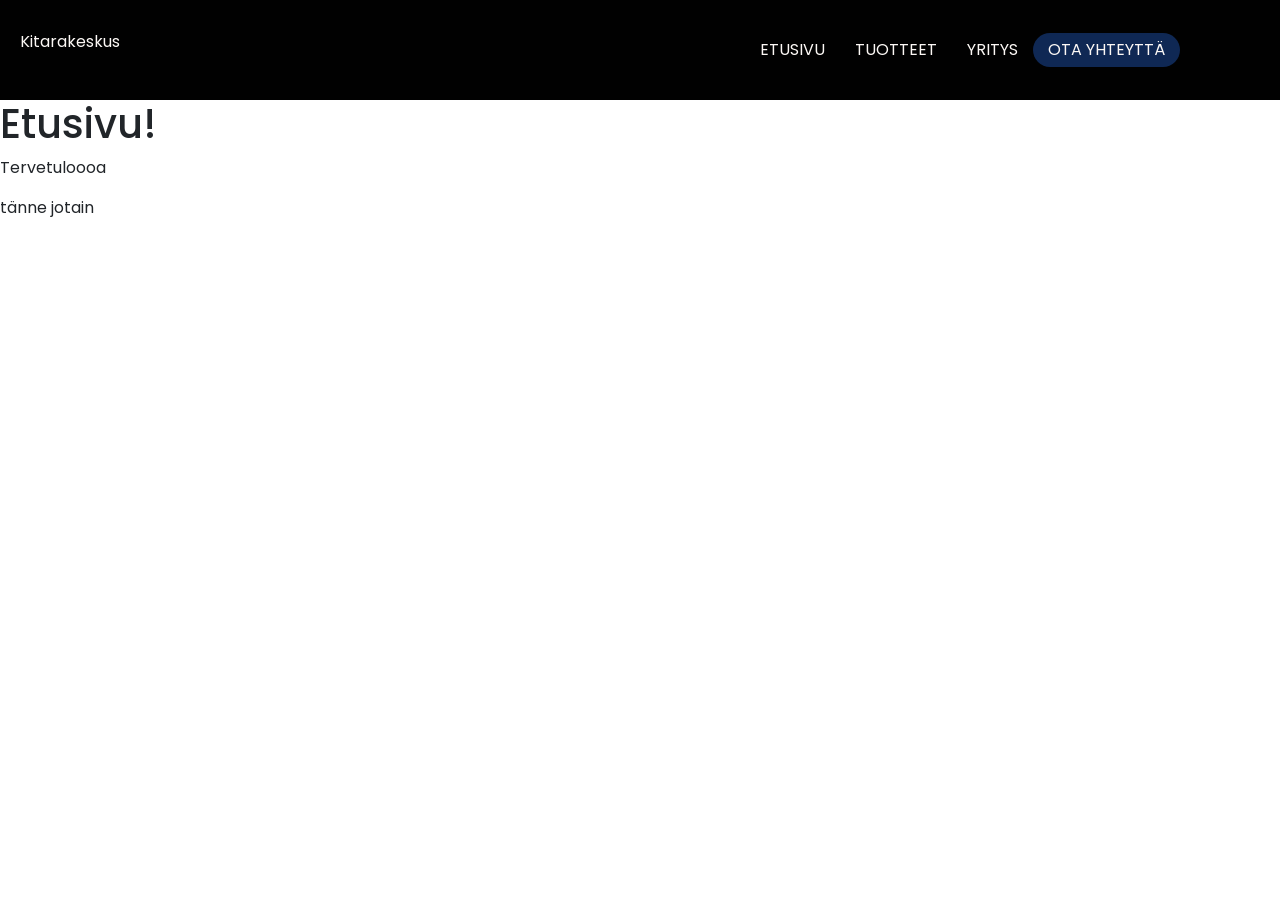
==== site/index.html @ e7a4987f "Added vscode configs, ran prettier on each file, added .prettierrc file" ====
<!doctype html>
<html lang="fi">
    <head>
        <meta charset="UTF-8" />
        <meta name="viewport" content="width=device-width, initial-scale=1" />
        <title>
            Kitarakeskus - Jokainen meistä ansaitsee vähän paremman kitaran
        </title>
        <link
            href="https://cdn.jsdelivr.net/npm/bootstrap@5.3.8/dist/css/bootstrap.min.css"
            rel="stylesheet"
            integrity="sha384-sRIl4kxILFvY47J16cr9ZwB07vP4J8+LH7qKQnuqkuIAvNWLzeN8tE5YBujZqJLB"
            crossorigin="anonymous"
        />

        <link rel="stylesheet" href="style.css" />
        <link rel="stylesheet" href="nav.css" />
        <link
            href="https://fonts.googleapis.com/css2?family=Montserrat:wght@400;500;700&family=Poppins:wght@300;400;600&display=swap"
            rel="stylesheet"
        />
    </head>
    <body>
        <nav class="nav">
            <div class="nav-left-div"><p class="logo">Kitarakeskus</p></div>
            <div class="nav-right-div">
                <a class="nav-basic-link" href="index.html">ETUSIVU</a>
                <a class="nav-basic-link" href="products.html">TUOTTEET</a>
                <a class="nav-basic-link" href="company.html">YRITYS</a>
                <a class="contact-button" href="contact.html">OTA YHTEYTTÄ</a>
            </div>
        </nav>

        <main class="main-content">
            <section id="test">
                <h1>Etusivu!</h1>
                <p>Tervetuloooa</p>
            </section>
        </main>

        <footer class="footer">
            <p>tänne jotain</p>
        </footer>
    </body>
</html>
---- site/style.css ----
* {
    box-sizing: border-box;
    margin: 0;
    padding: 0;
}

body {
    font-family: Poppins, Montserrat;
    font-weight: 400;
}

a {
    color: #fcf8f5;
}

/* Sanojen tavutuksen pakotus pois päältä*/
h1,
h2,
h3,
h4,
h5,
h6,
p,
h1 a,
h2 a,
h3 a,
h4 a,
h5 a,
h6 a {
    word-break: keep-all;
    hyphens: none;
    word-wrap: initial;
}

/* Linkkien underline pakotus pois päältä */
a,
p a  {
    text-decoration: none !important;
}
---- site/nav.css ----
.nav {
    background-color: #010101;
    height: 100px;
    width: 100%;
    display: flex;
    justify-content: space-between;
}

.nav-left-div {
    display: flex;
    align-items: center;
    width: 50%;
    padding-left: 20px;
}

.nav-right-div {
    display: flex;
    align-items: center;
    justify-content: flex-end;
    width: 50%;
    padding-right: 100px;
}

.nav-basic-link {
    text-decoration: none;
    padding: 0px 15px;
}

.logo {
    color: #fcf8f5;
}

.contact-button {
    background-color: #0f2854;
    border-radius: 30px;
    text-decoration: none;
    padding: 5px 15px;
}
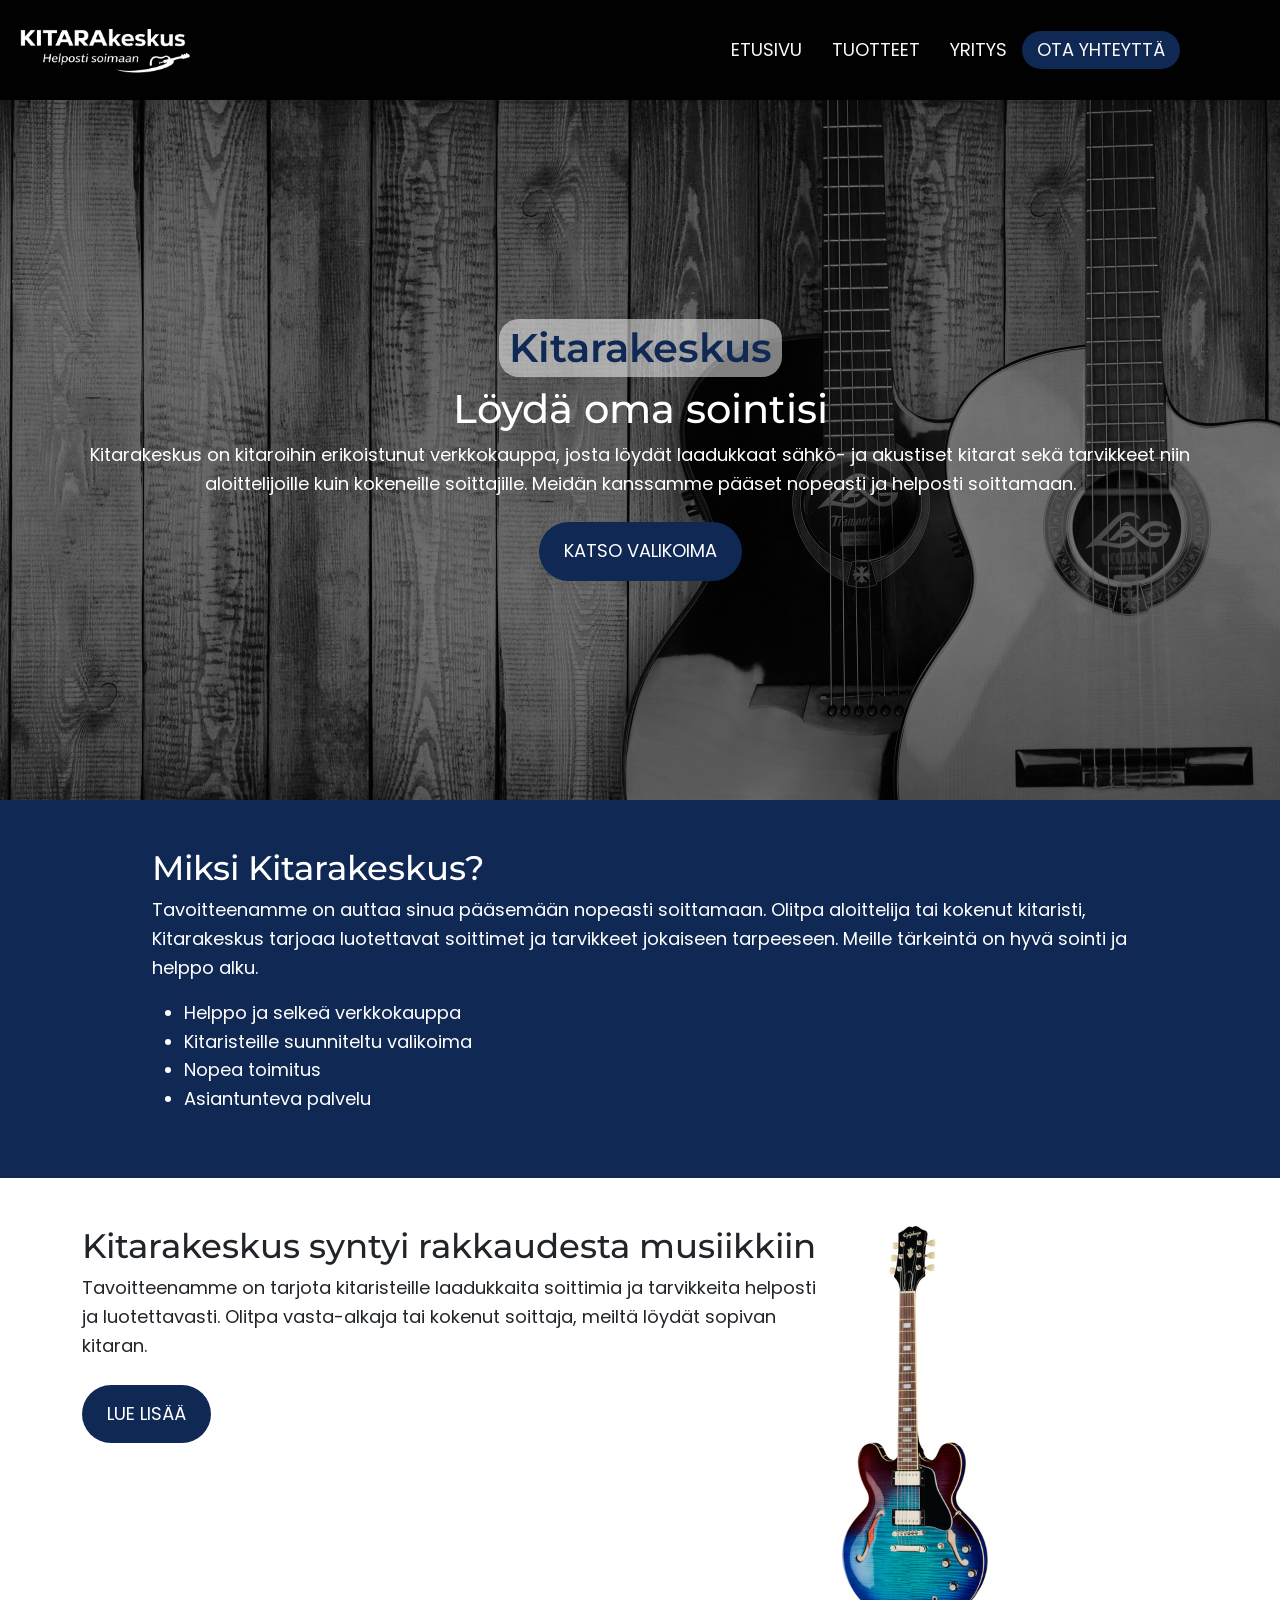
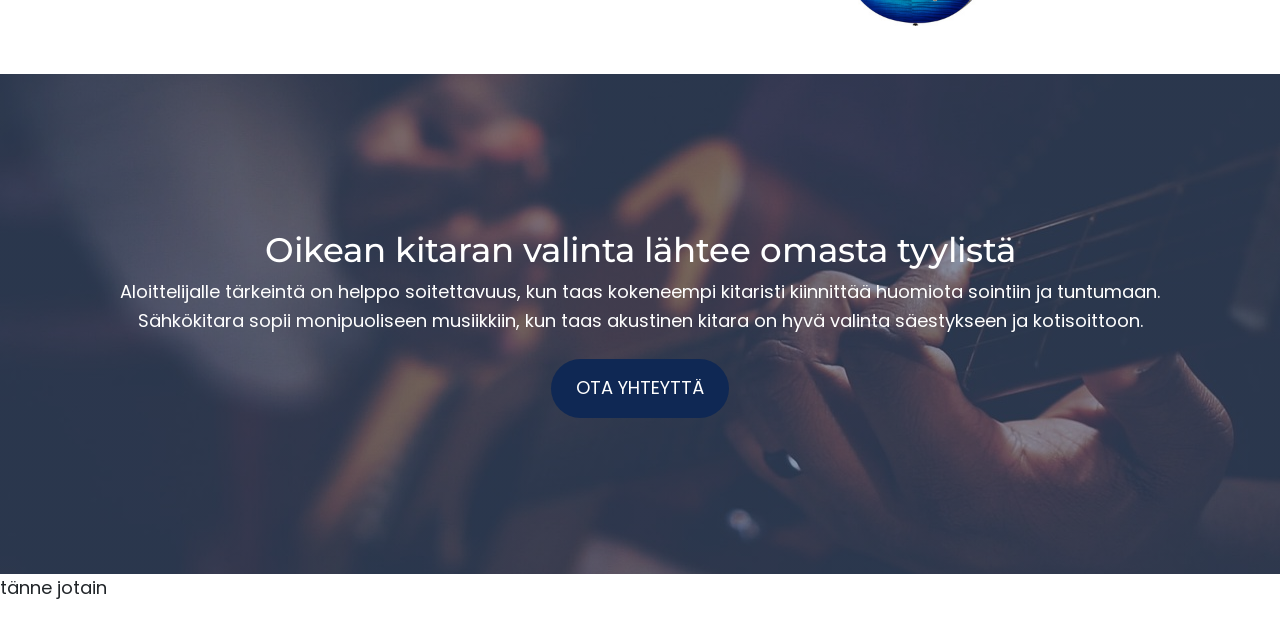
==== commit f9de36d0: "Etusivu + tyylejä tehty" ====
--- a/site/index.html
+++ b/site/index.html
@@ -22,7 +22,11 @@
     </head>
     <body>
         <nav class="nav">
-            <div class="nav-left-div"><p class="logo">Kitarakeskus</p></div>
+            <div class="nav-left-div">
+                <a href="index.html">
+                    <img class="logo" src="images/Kitarakeskus.png" alt="Kitarakeskus">
+                </a>
+            </div>
             <div class="nav-right-div">
                 <a class="nav-basic-link" href="index.html">ETUSIVU</a>
                 <a class="nav-basic-link" href="products.html">TUOTTEET</a>
@@ -32,9 +36,48 @@
         </nav>
 
         <main class="main-content">
-            <section id="test">
-                <h1>Etusivu!</h1>
-                <p>Tervetuloooa</p>
+            <section class="hero-front d-flex flex-column justify-content-center align-items-center">
+                <div class="container">
+                    <h1 class="highlight">Kitarakeskus</h1>
+                    <h1>Löydä oma sointisi</h1>
+                    <p>Kitarakeskus on kitaroihin erikoistunut verkkokauppa, josta löydät laadukkaat sähkö- ja akustiset kitarat sekä tarvikkeet niin aloittelijoille kuin kokeneille soittajille. Meidän kanssamme pääset nopeasti ja helposti soittamaan.</p>
+                    <a href="products.html" class="button">Katso valikoima</a>
+                </div>
+            </section>
+            <section style="background-color: #0F2854;color:#FFFFFF;">
+                <div class="container py-5 justify-content-center" style="max-width: 1000px;">
+                    <div class="g-col-6">
+                    <h2>Miksi Kitarakeskus?</h2>
+                    <p>Tavoitteenamme on auttaa sinua pääsemään nopeasti soittamaan. Olitpa aloittelija tai kokenut kitaristi, Kitarakeskus tarjoaa luotettavat soittimet ja tarvikkeet jokaiseen tarpeeseen. Meille tärkeintä on hyvä sointi ja helppo alku.</p>
+                    <ul>
+                    <li>Helppo ja selkeä verkkokauppa</li>
+                    <li>Kitaristeille suunniteltu valikoima</li>
+                    <li>Nopea toimitus</li>
+                    <li>Asiantunteva palvelu</li>
+                    </ul>
+                    </div>
+                </div>
+            </section>
+            <section>
+                <div class="container py-5">
+                    <div class="row align-items-start">
+                    <div class="col-8">
+                    <h2>Kitarakeskus syntyi rakkaudesta musiikkiin</h2>
+                    <p>Tavoitteenamme on tarjota kitaristeille laadukkaita soittimia ja tarvikkeita helposti ja luotettavasti. Olitpa vasta-alkaja tai kokenut soittaja, meiltä löydät sopivan kitaran.</p>
+                    <a href="company.html" class="button">Lue lisää</a>
+                    </div>
+                    <div class="col-4">
+                    <img src="images/16024488_800.jpg" alt="Kitarakeskus" height="400">
+                    </div>
+                </div>
+                </div>
+            </section>
+            <section class="cta d-flex flex-column justify-content-center align-items-center">
+                <div class="container">
+                    <h2>Oikean kitaran valinta lähtee omasta tyylistä</h2>
+                    <p>Aloittelijalle tärkeintä on helppo soitettavuus, kun taas kokeneempi kitaristi kiinnittää huomiota sointiin ja tuntumaan. Sähkökitara sopii monipuoliseen musiikkiin, kun taas akustinen kitara on hyvä valinta säestykseen ja kotisoittoon.</p>
+                    <a href="contact.html" class="button">Ota yhteyttä</a>
+                </div>
             </section>
         </main>
 
@@ -42,4 +85,4 @@
             <p>tänne jotain</p>
         </footer>
     </body>
-</html>
+</html>
--- a/site/style.css
+++ b/site/style.css
@@ -4,13 +4,49 @@
     padding: 0;
 }
 
+/* Typografia */
 body {
-    font-family: Poppins, Montserrat;
+    font-family: 'Poppins';
     font-weight: 400;
+    font-size: 18px;
+    line-height: 1.6;
+}
+
+h1 {
+    font-family: 'Montserrat', sans-serif;
+    font-size: 2.5rem;
+}
+
+h2 {
+    font-family: 'Montserrat', sans-serif;
+    font-size: 2.1rem;
+}
+
+h3 {
+    font-family: 'Montserrat', sans-serif;
+    font-size: 1.7rem;
 }
 
 a {
     color: #fcf8f5;
+}
+
+/* Painikkeiden tyylit */
+.button {
+    display: inline-block;
+    background-color: #0F2854;
+    color: #FFFFFF;
+    border: none;
+    border-radius: 30px;
+    padding: 15px 25px;
+    cursor: pointer;
+    transition: background-color 0.3s, transform 0.2s;
+    margin-top: 0.5rem;
+    text-transform: uppercase;
+}
+
+.button:hover {
+    background-color: rgba(30, 47, 87, 0.7);
 }
 
 /* Sanojen tavutuksen pakotus pois päältä*/
@@ -37,3 +73,37 @@
 p a  {
     text-decoration: none !important;
 }
+
+/* Contact */
+.contact-column {
+    background-color: #0F2854;
+}
+
+/* Etusivu */
+.hero-front {
+    background: linear-gradient(rgba(0,0,0,0.5), rgba(0,0,0,0.5)),
+                url('images/etusivu-hero.jpg') center center/cover no-repeat;
+    color: white;
+    text-align: center;
+    position: relative;
+    height: 700px;
+
+}
+
+.highlight {
+    font-weight: 600;
+    color: #0F2854;
+    background-color: rgba(255, 255, 255, 0.5);
+    display: inline-block;
+    padding: 5px 10px;
+    border-radius: 20px;
+}
+
+.cta {
+    background: linear-gradient(#0F285480, #0F285480),
+                url('images/Kitarakeskus-cta.jpg') center center/cover no-repeat;
+    color: white;
+    text-align: center;
+    position: relative;
+    height: 500px;
+}
--- a/site/nav.css
+++ b/site/nav.css
@@ -27,7 +27,8 @@
 }
 
 .logo {
-    color: #fcf8f5;
+    height: 50px;
+    width: auto;
 }
 
 .contact-button {
@@ -35,4 +36,4 @@
     border-radius: 30px;
     text-decoration: none;
     padding: 5px 15px;
-}
+}
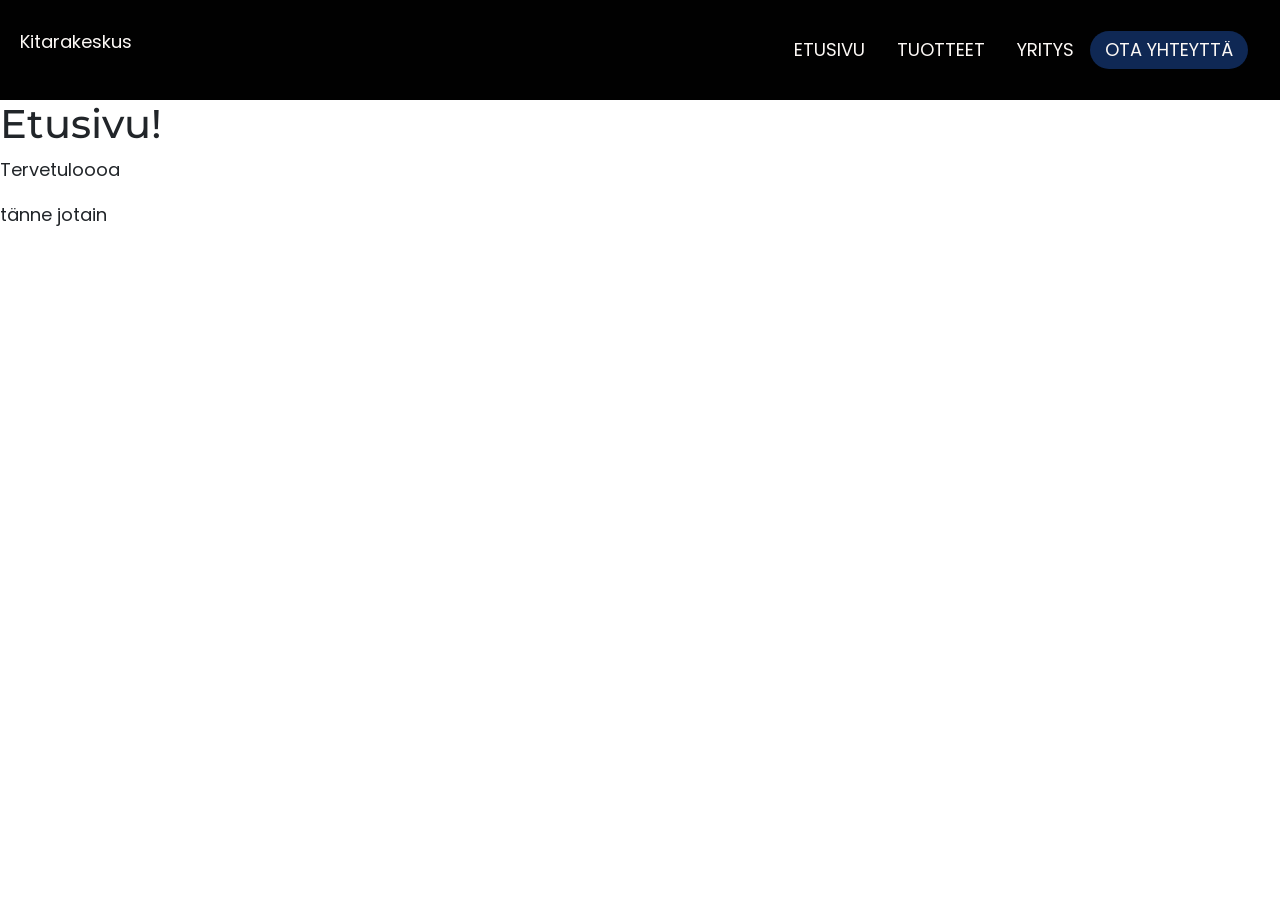
==== commit bfbf6f6c: "Products page implemented, fixes to nav on small screens" ====
--- a/site/index.html
+++ b/site/index.html
@@ -22,62 +22,22 @@
     </head>
     <body>
         <nav class="nav">
-            <div class="nav-left-div">
-                <a href="index.html">
-                    <img class="logo" src="images/Kitarakeskus.png" alt="Kitarakeskus">
-                </a>
-            </div>
+            <div class="nav-left-div"><p class="logo">Kitarakeskus</p></div>
             <div class="nav-right-div">
                 <a class="nav-basic-link" href="index.html">ETUSIVU</a>
                 <a class="nav-basic-link" href="products.html">TUOTTEET</a>
                 <a class="nav-basic-link" href="company.html">YRITYS</a>
                 <a class="contact-button" href="contact.html">OTA YHTEYTTÄ</a>
             </div>
+            <figure class="hambuger-figure">
+                <img class="hamburger-menu-btn" src="icons/menu.svg" />
+            </figure>
         </nav>
 
         <main class="main-content">
-            <section class="hero-front d-flex flex-column justify-content-center align-items-center">
-                <div class="container">
-                    <h1 class="highlight">Kitarakeskus</h1>
-                    <h1>Löydä oma sointisi</h1>
-                    <p>Kitarakeskus on kitaroihin erikoistunut verkkokauppa, josta löydät laadukkaat sähkö- ja akustiset kitarat sekä tarvikkeet niin aloittelijoille kuin kokeneille soittajille. Meidän kanssamme pääset nopeasti ja helposti soittamaan.</p>
-                    <a href="products.html" class="button">Katso valikoima</a>
-                </div>
-            </section>
-            <section style="background-color: #0F2854;color:#FFFFFF;">
-                <div class="container py-5 justify-content-center" style="max-width: 1000px;">
-                    <div class="g-col-6">
-                    <h2>Miksi Kitarakeskus?</h2>
-                    <p>Tavoitteenamme on auttaa sinua pääsemään nopeasti soittamaan. Olitpa aloittelija tai kokenut kitaristi, Kitarakeskus tarjoaa luotettavat soittimet ja tarvikkeet jokaiseen tarpeeseen. Meille tärkeintä on hyvä sointi ja helppo alku.</p>
-                    <ul>
-                    <li>Helppo ja selkeä verkkokauppa</li>
-                    <li>Kitaristeille suunniteltu valikoima</li>
-                    <li>Nopea toimitus</li>
-                    <li>Asiantunteva palvelu</li>
-                    </ul>
-                    </div>
-                </div>
-            </section>
-            <section>
-                <div class="container py-5">
-                    <div class="row align-items-start">
-                    <div class="col-8">
-                    <h2>Kitarakeskus syntyi rakkaudesta musiikkiin</h2>
-                    <p>Tavoitteenamme on tarjota kitaristeille laadukkaita soittimia ja tarvikkeita helposti ja luotettavasti. Olitpa vasta-alkaja tai kokenut soittaja, meiltä löydät sopivan kitaran.</p>
-                    <a href="company.html" class="button">Lue lisää</a>
-                    </div>
-                    <div class="col-4">
-                    <img src="images/16024488_800.jpg" alt="Kitarakeskus" height="400">
-                    </div>
-                </div>
-                </div>
-            </section>
-            <section class="cta d-flex flex-column justify-content-center align-items-center">
-                <div class="container">
-                    <h2>Oikean kitaran valinta lähtee omasta tyylistä</h2>
-                    <p>Aloittelijalle tärkeintä on helppo soitettavuus, kun taas kokeneempi kitaristi kiinnittää huomiota sointiin ja tuntumaan. Sähkökitara sopii monipuoliseen musiikkiin, kun taas akustinen kitara on hyvä valinta säestykseen ja kotisoittoon.</p>
-                    <a href="contact.html" class="button">Ota yhteyttä</a>
-                </div>
+            <section id="test">
+                <h1>Etusivu!</h1>
+                <p>Tervetuloooa</p>
             </section>
         </main>
 
@@ -85,4 +45,4 @@
             <p>tänne jotain</p>
         </footer>
     </body>
-</html>+</html>
--- a/site/nav.css
+++ b/site/nav.css
@@ -18,17 +18,17 @@
     align-items: center;
     justify-content: flex-end;
     width: 50%;
-    padding-right: 100px;
+    padding-right: 2rem;
 }
 
 .nav-basic-link {
     text-decoration: none;
-    padding: 0px 15px;
+    padding: 0rem 1rem;
+    cursor: pointer;
 }
 
 .logo {
-    height: 50px;
-    width: auto;
+    color: #fcf8f5;
 }
 
 .contact-button {
@@ -36,4 +36,31 @@
     border-radius: 30px;
     text-decoration: none;
     padding: 5px 15px;
-}+    min-width: 9rem;
+    cursor: pointer;
+}
+
+.hamburger-figure {
+    display: none;
+}
+
+.hamburger-menu-btn {
+    display: none;
+}
+
+@media (max-width: 768px) {
+    .nav-right-div {
+        display: none;
+    }
+
+    .hamburger-menu-btn {
+        display: block;
+        width: 3rem;
+        height: 3rem;
+    }
+
+    .hambuger-figure {
+        display: block;
+        padding: 1.5rem;
+    }
+}
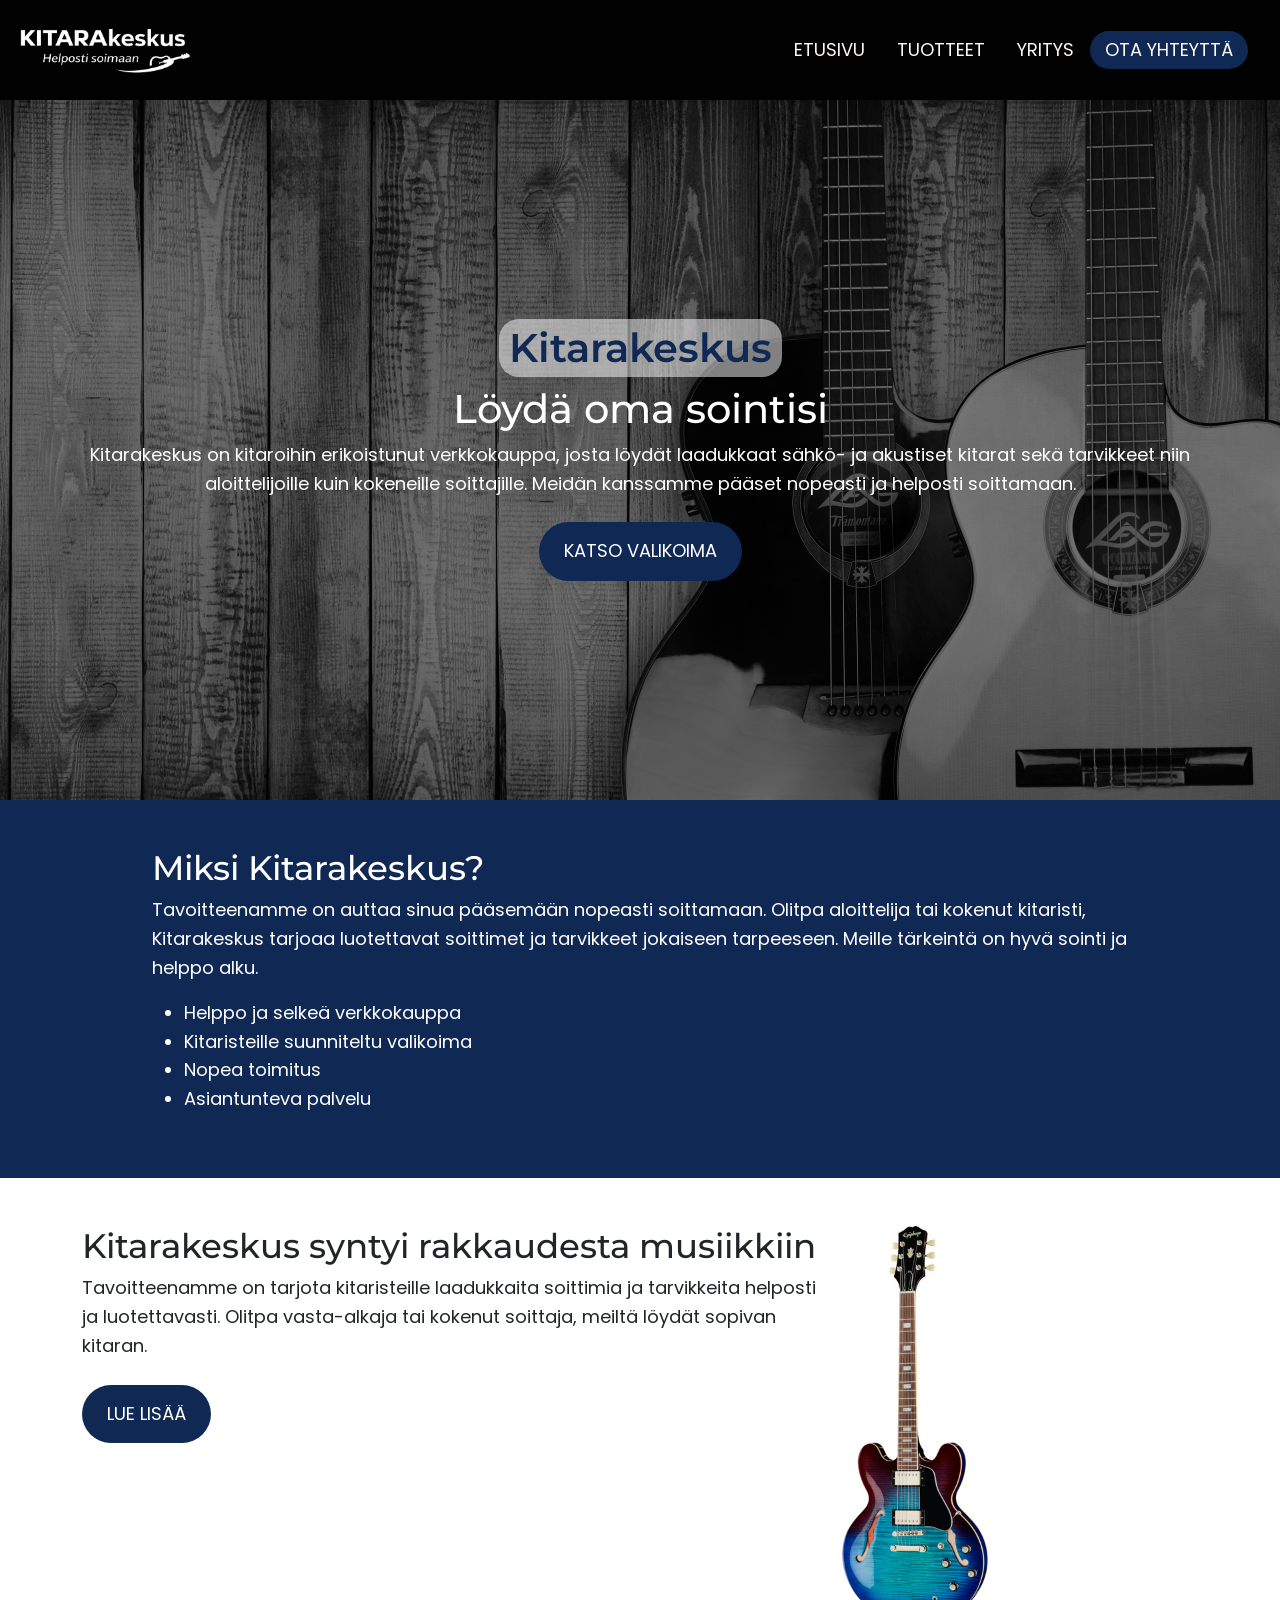
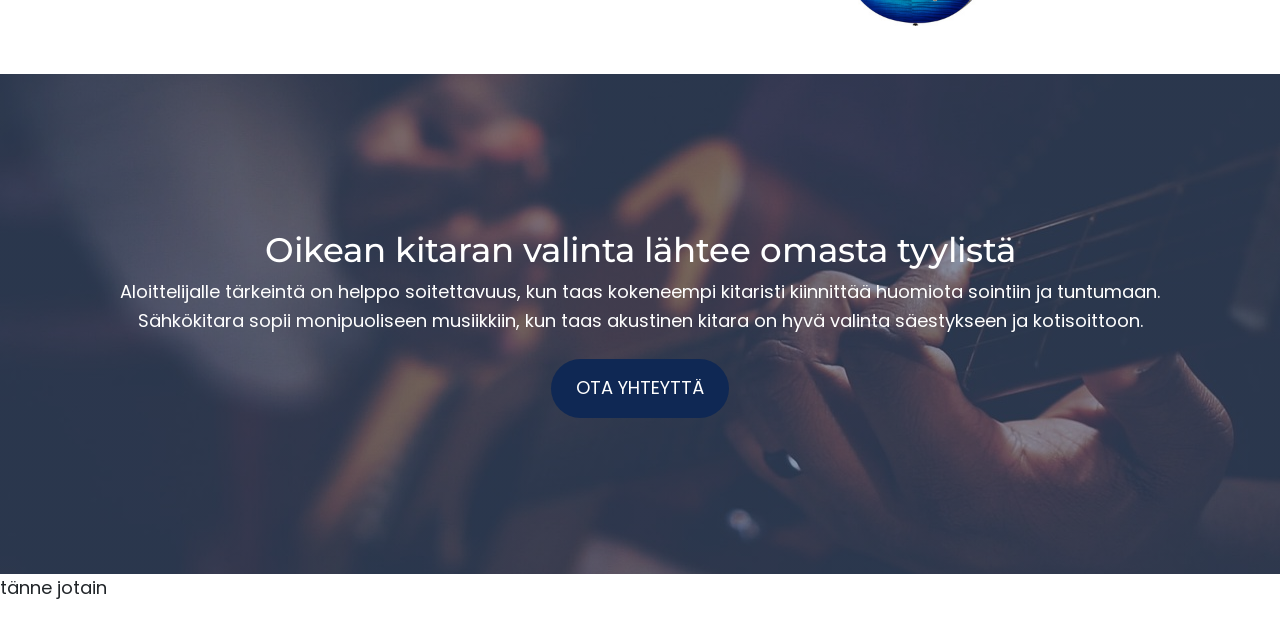
==== commit bc9e07e3: "Conflicts fixed" ====
--- a/site/index.html
+++ b/site/index.html
@@ -22,7 +22,11 @@
     </head>
     <body>
         <nav class="nav">
-            <div class="nav-left-div"><p class="logo">Kitarakeskus</p></div>
+            <div class="nav-left-div">
+                <a href="index.html">
+                    <img class="logo" src="images/Kitarakeskus.png" alt="Kitarakeskus">
+                </a>
+            </div>
             <div class="nav-right-div">
                 <a class="nav-basic-link" href="index.html">ETUSIVU</a>
                 <a class="nav-basic-link" href="products.html">TUOTTEET</a>
@@ -35,9 +39,48 @@
         </nav>
 
         <main class="main-content">
-            <section id="test">
-                <h1>Etusivu!</h1>
-                <p>Tervetuloooa</p>
+            <section class="hero-front d-flex flex-column justify-content-center align-items-center">
+                <div class="container">
+                    <h1 class="highlight">Kitarakeskus</h1>
+                    <h1>Löydä oma sointisi</h1>
+                    <p>Kitarakeskus on kitaroihin erikoistunut verkkokauppa, josta löydät laadukkaat sähkö- ja akustiset kitarat sekä tarvikkeet niin aloittelijoille kuin kokeneille soittajille. Meidän kanssamme pääset nopeasti ja helposti soittamaan.</p>
+                    <a href="products.html" class="button">Katso valikoima</a>
+                </div>
+            </section>
+            <section style="background-color: #0F2854;color:#FFFFFF;">
+                <div class="container py-5 justify-content-center" style="max-width: 1000px;">
+                    <div class="g-col-6">
+                    <h2>Miksi Kitarakeskus?</h2>
+                    <p>Tavoitteenamme on auttaa sinua pääsemään nopeasti soittamaan. Olitpa aloittelija tai kokenut kitaristi, Kitarakeskus tarjoaa luotettavat soittimet ja tarvikkeet jokaiseen tarpeeseen. Meille tärkeintä on hyvä sointi ja helppo alku.</p>
+                    <ul>
+                    <li>Helppo ja selkeä verkkokauppa</li>
+                    <li>Kitaristeille suunniteltu valikoima</li>
+                    <li>Nopea toimitus</li>
+                    <li>Asiantunteva palvelu</li>
+                    </ul>
+                    </div>
+                </div>
+            </section>
+            <section>
+                <div class="container py-5">
+                    <div class="row align-items-start">
+                    <div class="col-8">
+                    <h2>Kitarakeskus syntyi rakkaudesta musiikkiin</h2>
+                    <p>Tavoitteenamme on tarjota kitaristeille laadukkaita soittimia ja tarvikkeita helposti ja luotettavasti. Olitpa vasta-alkaja tai kokenut soittaja, meiltä löydät sopivan kitaran.</p>
+                    <a href="company.html" class="button">Lue lisää</a>
+                    </div>
+                    <div class="col-4">
+                    <img src="images/16024488_800.jpg" alt="Kitarakeskus" height="400">
+                    </div>
+                </div>
+                </div>
+            </section>
+            <section class="cta d-flex flex-column justify-content-center align-items-center">
+                <div class="container">
+                    <h2>Oikean kitaran valinta lähtee omasta tyylistä</h2>
+                    <p>Aloittelijalle tärkeintä on helppo soitettavuus, kun taas kokeneempi kitaristi kiinnittää huomiota sointiin ja tuntumaan. Sähkökitara sopii monipuoliseen musiikkiin, kun taas akustinen kitara on hyvä valinta säestykseen ja kotisoittoon.</p>
+                    <a href="contact.html" class="button">Ota yhteyttä</a>
+                </div>
             </section>
         </main>
 
@@ -45,4 +88,4 @@
             <p>tänne jotain</p>
         </footer>
     </body>
-</html>
+</html>
--- a/site/nav.css
+++ b/site/nav.css
@@ -28,7 +28,8 @@
 }
 
 .logo {
-    color: #fcf8f5;
+    height: 50px;
+    width: auto;
 }
 
 .contact-button {
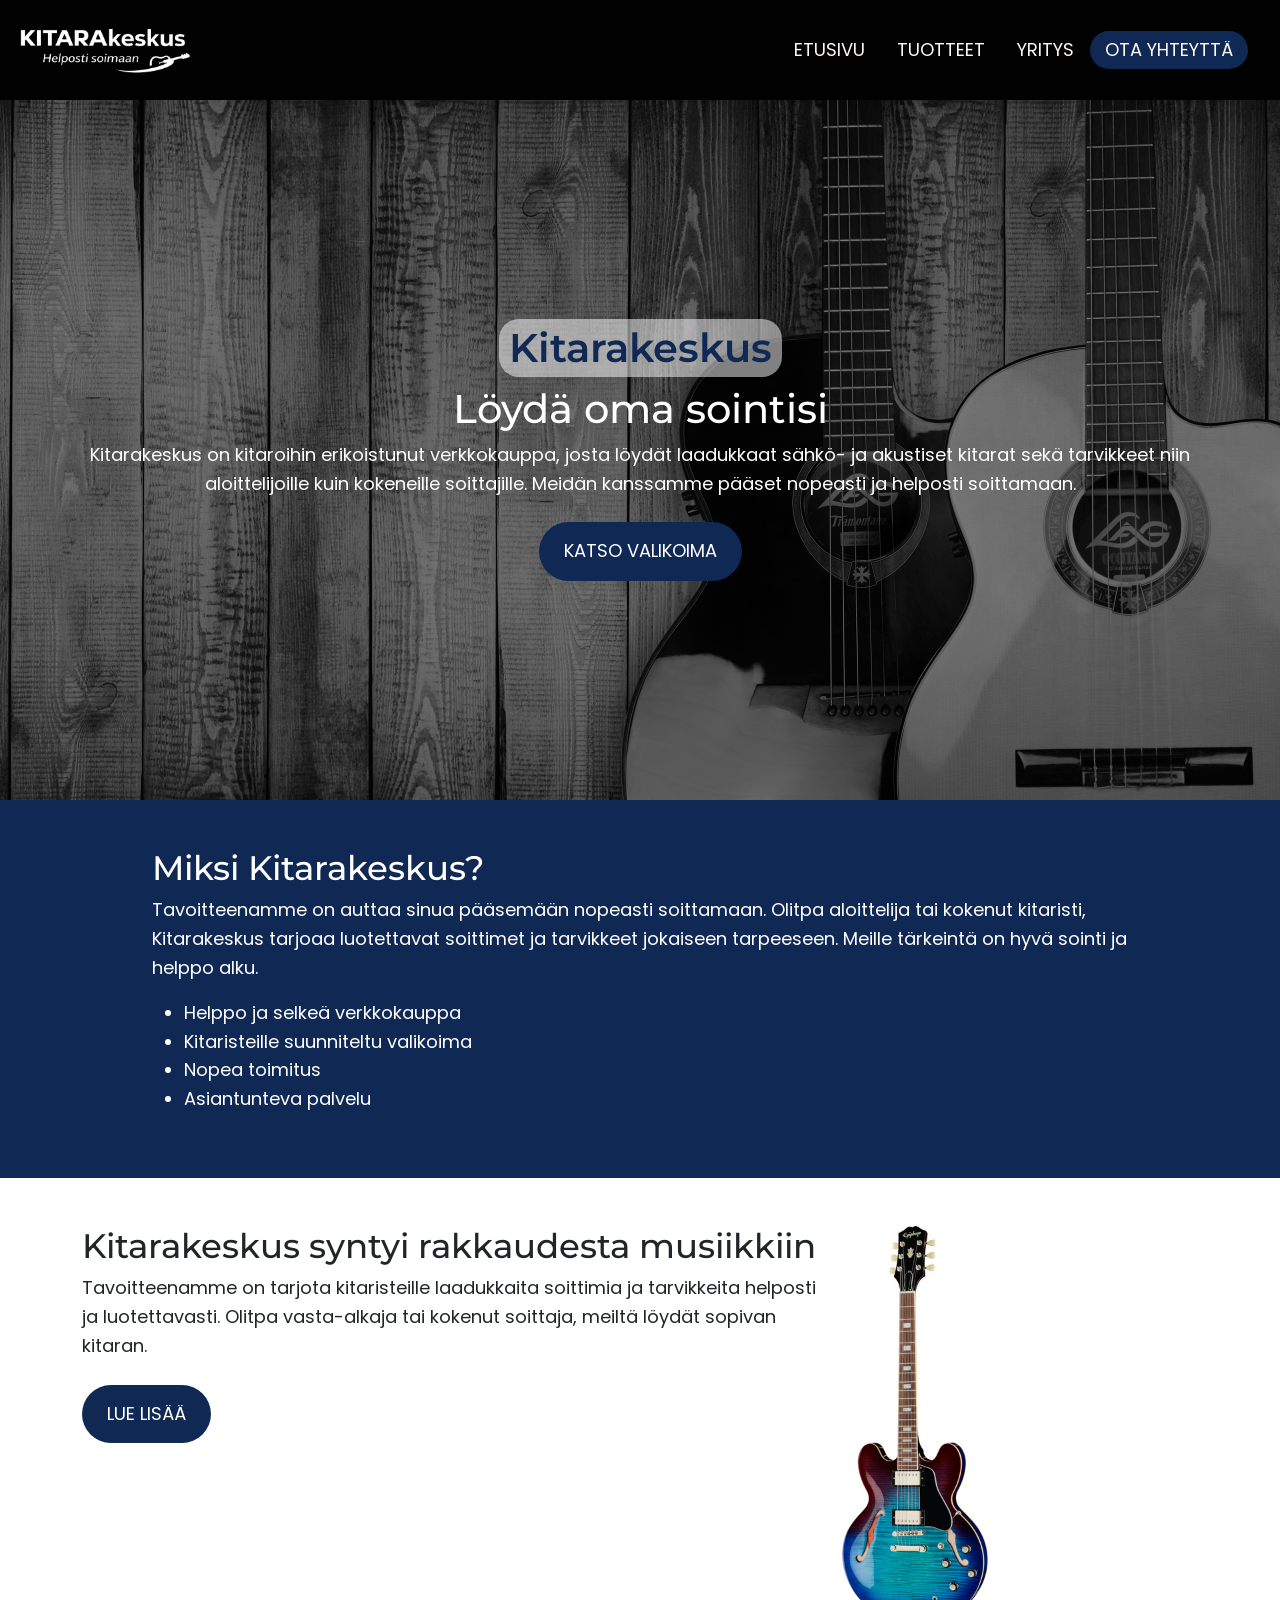
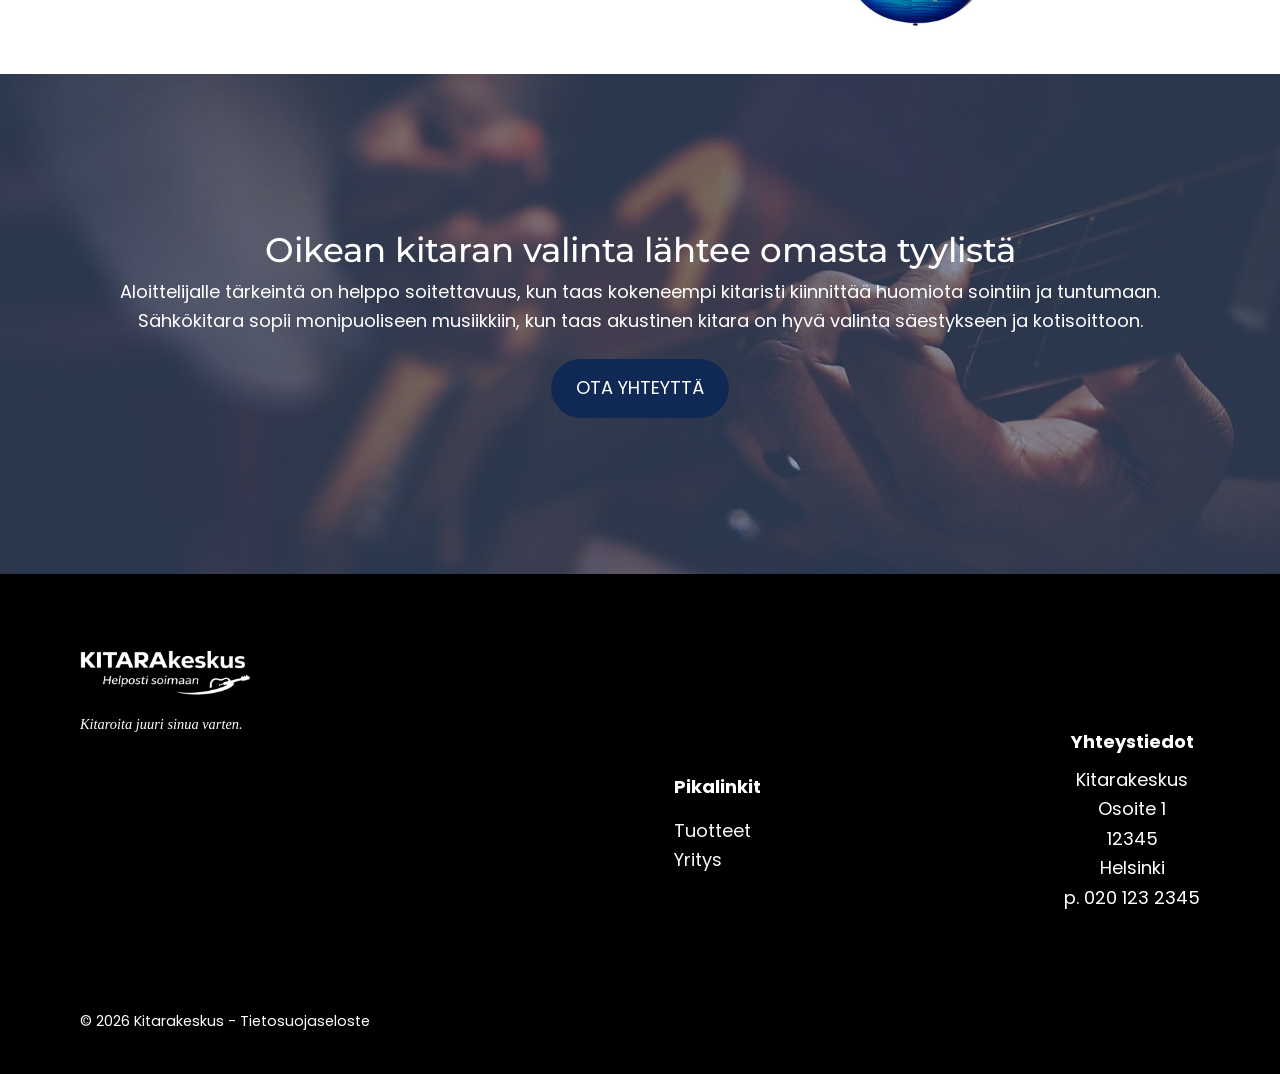
==== commit 3047435b: "Footer done" ====
--- a/site/index.html
+++ b/site/index.html
@@ -12,9 +12,9 @@
             integrity="sha384-sRIl4kxILFvY47J16cr9ZwB07vP4J8+LH7qKQnuqkuIAvNWLzeN8tE5YBujZqJLB"
             crossorigin="anonymous"
         />
-
         <link rel="stylesheet" href="style.css" />
         <link rel="stylesheet" href="nav.css" />
+        <link rel="stylesheet" href="footer.css" />
         <link
             href="https://fonts.googleapis.com/css2?family=Montserrat:wght@400;500;700&family=Poppins:wght@300;400;600&display=swap"
             rel="stylesheet"
@@ -24,7 +24,11 @@
         <nav class="nav">
             <div class="nav-left-div">
                 <a href="index.html">
-                    <img class="logo" src="images/Kitarakeskus.png" alt="Kitarakeskus">
+                    <img
+                        class="logo"
+                        src="images/Kitarakeskus.png"
+                        alt="Kitarakeskus"
+                    />
                 </a>
             </div>
             <div class="nav-right-div">
@@ -39,53 +43,116 @@
         </nav>
 
         <main class="main-content">
-            <section class="hero-front d-flex flex-column justify-content-center align-items-center">
+            <section
+                class="hero-front d-flex flex-column justify-content-center align-items-center"
+            >
                 <div class="container">
                     <h1 class="highlight">Kitarakeskus</h1>
                     <h1>Löydä oma sointisi</h1>
-                    <p>Kitarakeskus on kitaroihin erikoistunut verkkokauppa, josta löydät laadukkaat sähkö- ja akustiset kitarat sekä tarvikkeet niin aloittelijoille kuin kokeneille soittajille. Meidän kanssamme pääset nopeasti ja helposti soittamaan.</p>
+                    <p>
+                        Kitarakeskus on kitaroihin erikoistunut verkkokauppa,
+                        josta löydät laadukkaat sähkö- ja akustiset kitarat sekä
+                        tarvikkeet niin aloittelijoille kuin kokeneille
+                        soittajille. Meidän kanssamme pääset nopeasti ja
+                        helposti soittamaan.
+                    </p>
                     <a href="products.html" class="button">Katso valikoima</a>
                 </div>
             </section>
-            <section style="background-color: #0F2854;color:#FFFFFF;">
-                <div class="container py-5 justify-content-center" style="max-width: 1000px;">
+            <section style="background-color: #0f2854; color: #ffffff">
+                <div
+                    class="container py-5 justify-content-center"
+                    style="max-width: 1000px"
+                >
                     <div class="g-col-6">
-                    <h2>Miksi Kitarakeskus?</h2>
-                    <p>Tavoitteenamme on auttaa sinua pääsemään nopeasti soittamaan. Olitpa aloittelija tai kokenut kitaristi, Kitarakeskus tarjoaa luotettavat soittimet ja tarvikkeet jokaiseen tarpeeseen. Meille tärkeintä on hyvä sointi ja helppo alku.</p>
-                    <ul>
-                    <li>Helppo ja selkeä verkkokauppa</li>
-                    <li>Kitaristeille suunniteltu valikoima</li>
-                    <li>Nopea toimitus</li>
-                    <li>Asiantunteva palvelu</li>
-                    </ul>
+                        <h2>Miksi Kitarakeskus?</h2>
+                        <p>
+                            Tavoitteenamme on auttaa sinua pääsemään nopeasti
+                            soittamaan. Olitpa aloittelija tai kokenut
+                            kitaristi, Kitarakeskus tarjoaa luotettavat
+                            soittimet ja tarvikkeet jokaiseen tarpeeseen. Meille
+                            tärkeintä on hyvä sointi ja helppo alku.
+                        </p>
+                        <ul>
+                            <li>Helppo ja selkeä verkkokauppa</li>
+                            <li>Kitaristeille suunniteltu valikoima</li>
+                            <li>Nopea toimitus</li>
+                            <li>Asiantunteva palvelu</li>
+                        </ul>
                     </div>
                 </div>
             </section>
             <section>
                 <div class="container py-5">
                     <div class="row align-items-start">
-                    <div class="col-8">
-                    <h2>Kitarakeskus syntyi rakkaudesta musiikkiin</h2>
-                    <p>Tavoitteenamme on tarjota kitaristeille laadukkaita soittimia ja tarvikkeita helposti ja luotettavasti. Olitpa vasta-alkaja tai kokenut soittaja, meiltä löydät sopivan kitaran.</p>
-                    <a href="company.html" class="button">Lue lisää</a>
-                    </div>
-                    <div class="col-4">
-                    <img src="images/16024488_800.jpg" alt="Kitarakeskus" height="400">
+                        <div class="col-8">
+                            <h2>Kitarakeskus syntyi rakkaudesta musiikkiin</h2>
+                            <p>
+                                Tavoitteenamme on tarjota kitaristeille
+                                laadukkaita soittimia ja tarvikkeita helposti ja
+                                luotettavasti. Olitpa vasta-alkaja tai kokenut
+                                soittaja, meiltä löydät sopivan kitaran.
+                            </p>
+                            <a href="company.html" class="button">Lue lisää</a>
+                        </div>
+                        <div class="col-4">
+                            <img
+                                src="images/16024488_800.jpg"
+                                alt="Kitarakeskus"
+                                height="400"
+                            />
+                        </div>
                     </div>
                 </div>
-                </div>
             </section>
-            <section class="cta d-flex flex-column justify-content-center align-items-center">
+            <section
+                class="cta d-flex flex-column justify-content-center align-items-center"
+            >
                 <div class="container">
                     <h2>Oikean kitaran valinta lähtee omasta tyylistä</h2>
-                    <p>Aloittelijalle tärkeintä on helppo soitettavuus, kun taas kokeneempi kitaristi kiinnittää huomiota sointiin ja tuntumaan. Sähkökitara sopii monipuoliseen musiikkiin, kun taas akustinen kitara on hyvä valinta säestykseen ja kotisoittoon.</p>
+                    <p>
+                        Aloittelijalle tärkeintä on helppo soitettavuus, kun
+                        taas kokeneempi kitaristi kiinnittää huomiota sointiin
+                        ja tuntumaan. Sähkökitara sopii monipuoliseen
+                        musiikkiin, kun taas akustinen kitara on hyvä valinta
+                        säestykseen ja kotisoittoon.
+                    </p>
                     <a href="contact.html" class="button">Ota yhteyttä</a>
                 </div>
             </section>
         </main>
-
         <footer class="footer">
-            <p>tänne jotain</p>
+            <div class="footer-left d-flex flex-column justify-content-between">
+                <div class="logo-container">
+                    <img
+                        class="logo"
+                        src="images/Kitarakeskus.png"
+                        alt="Kitarakeskus"
+                    />
+                    <p style="padding-top: 1rem; font-size: 0.9rem">
+                        <i>Kitaroita juuri sinua varten.</i>
+                    </p>
+                </div>
+                <p class="copyright">© 2026 Kitarakeskus - Tietosuojaseloste</p>
+            </div>
+            <div class="d-flex flex-column">
+                <p><b>Pikalinkit</b></p>
+                <a href="products.html">Tuotteet</a>
+                <a href="company.html">Yritys</a>
+            </div>
+            <div
+                class="footer-right d-flex flex-column align-items-center justify-content-center"
+            >
+                <p style="margin-bottom: 1rem"><b>Yhteystiedot</b></p>
+                <p class="address">Kitarakeskus</p>
+                <p class="address">Osoite 1</p>
+                <p class="address">12345</p>
+                <p class="address">Helsinki</p>
+                <p class="address">p. 020 123 2345</p>
+            </div>
+            <p class="copyright-mobile">
+                © 2026 Kitarakeskus - Tietosuojaseloste
+            </p>
         </footer>
     </body>
-</html>+</html>
--- a/site/footer.css
+++ b/site/footer.css
@@ -0,0 +1,56 @@
+.footer {
+    display: flex;
+    justify-content: space-between;
+    align-items: center;
+    height: 500px;
+    background-color: black;
+    color: white;
+    width: 100%;
+    padding: 0rem 5rem;
+}
+
+.footer-left {
+    height: 90%;
+}
+
+.logo-container {
+    padding-top: 3rem;
+}
+
+.address {
+    line-height: 0.75;
+}
+
+.copyright {
+    display: block;
+    font-size: 0.8em;
+}
+
+.copyright-mobile {
+    display: none;
+}
+
+@media (max-width: 768px) {
+    .footer {
+        flex-direction: column;
+        width: 100%;
+        padding: 1rem 0rem;
+        gap: 2rem;
+        height: auto;
+    }
+
+    .logo-container {
+        display: flex;
+        flex-direction: column;
+        align-items: center;
+    }
+
+    .copyright {
+        display: none;
+    }
+
+    .copyright-mobile {
+        display: block;
+        font-size: 0.8em;
+    }
+}
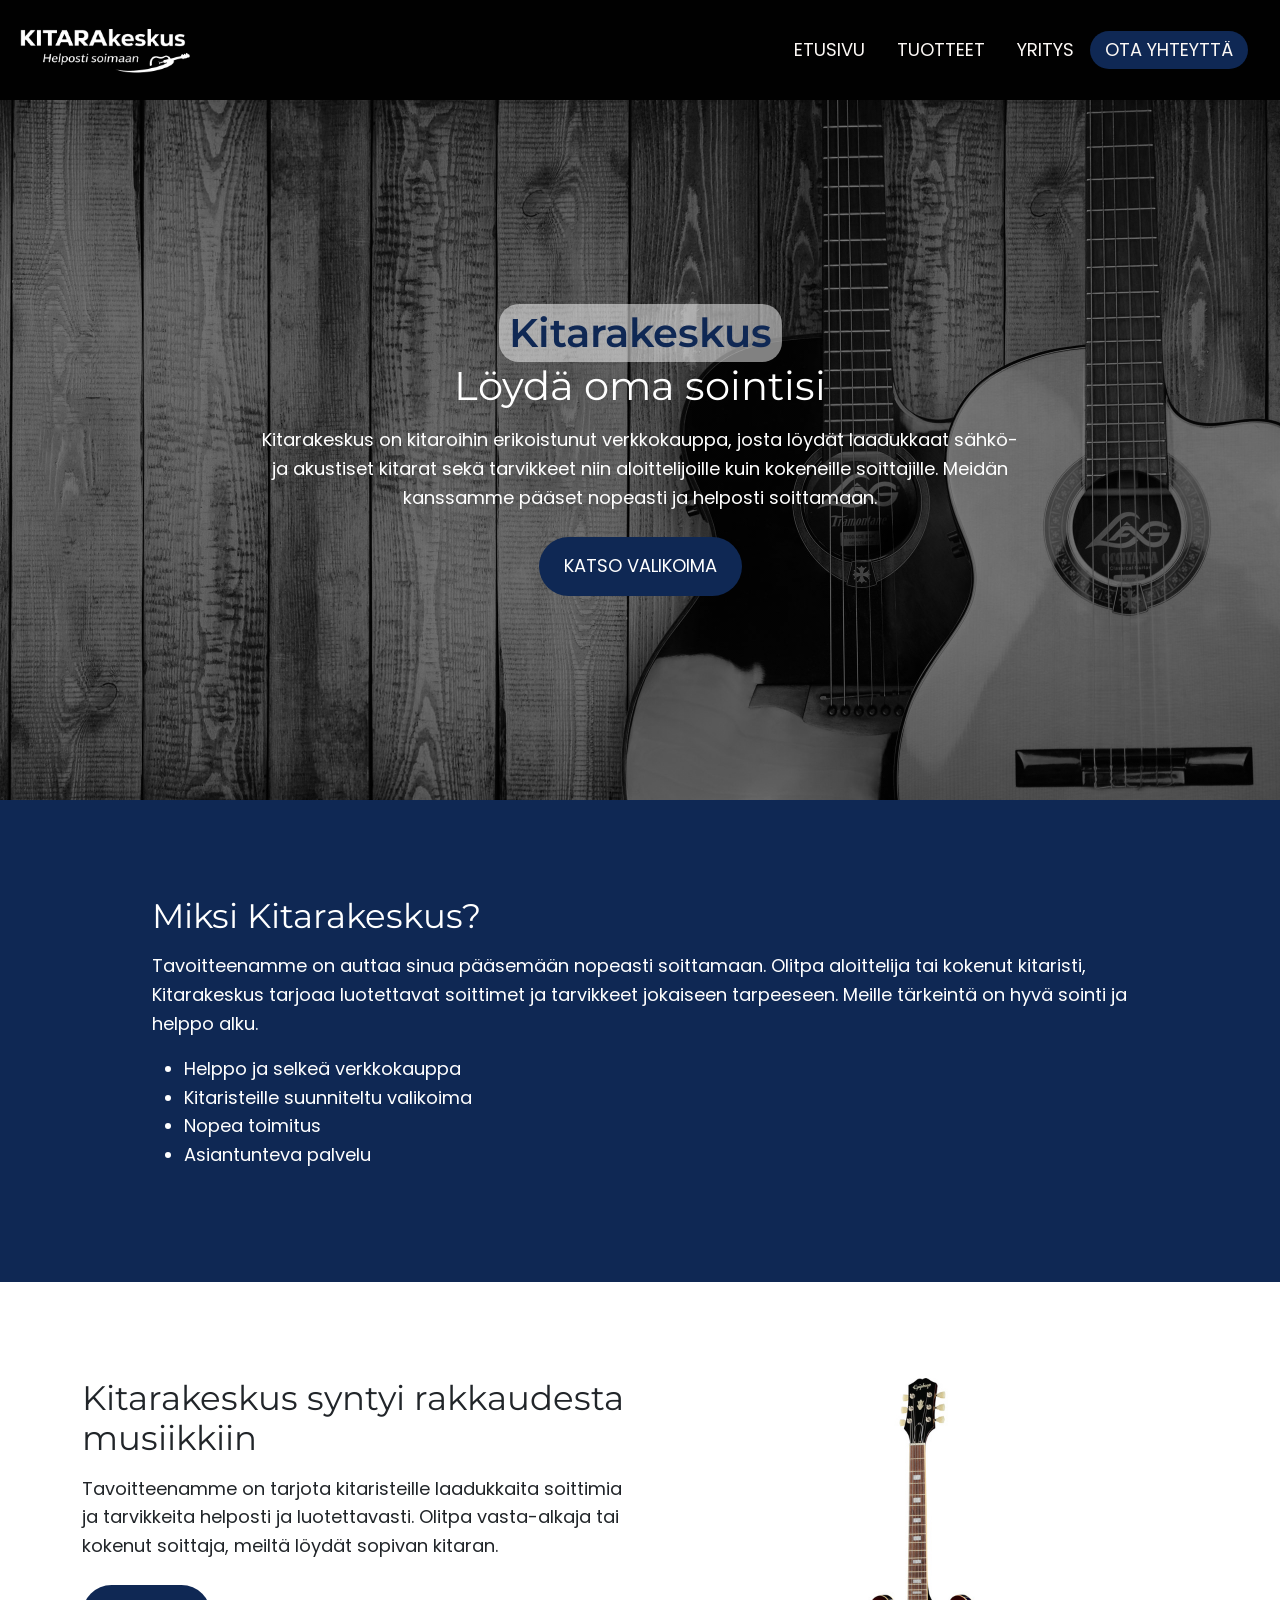
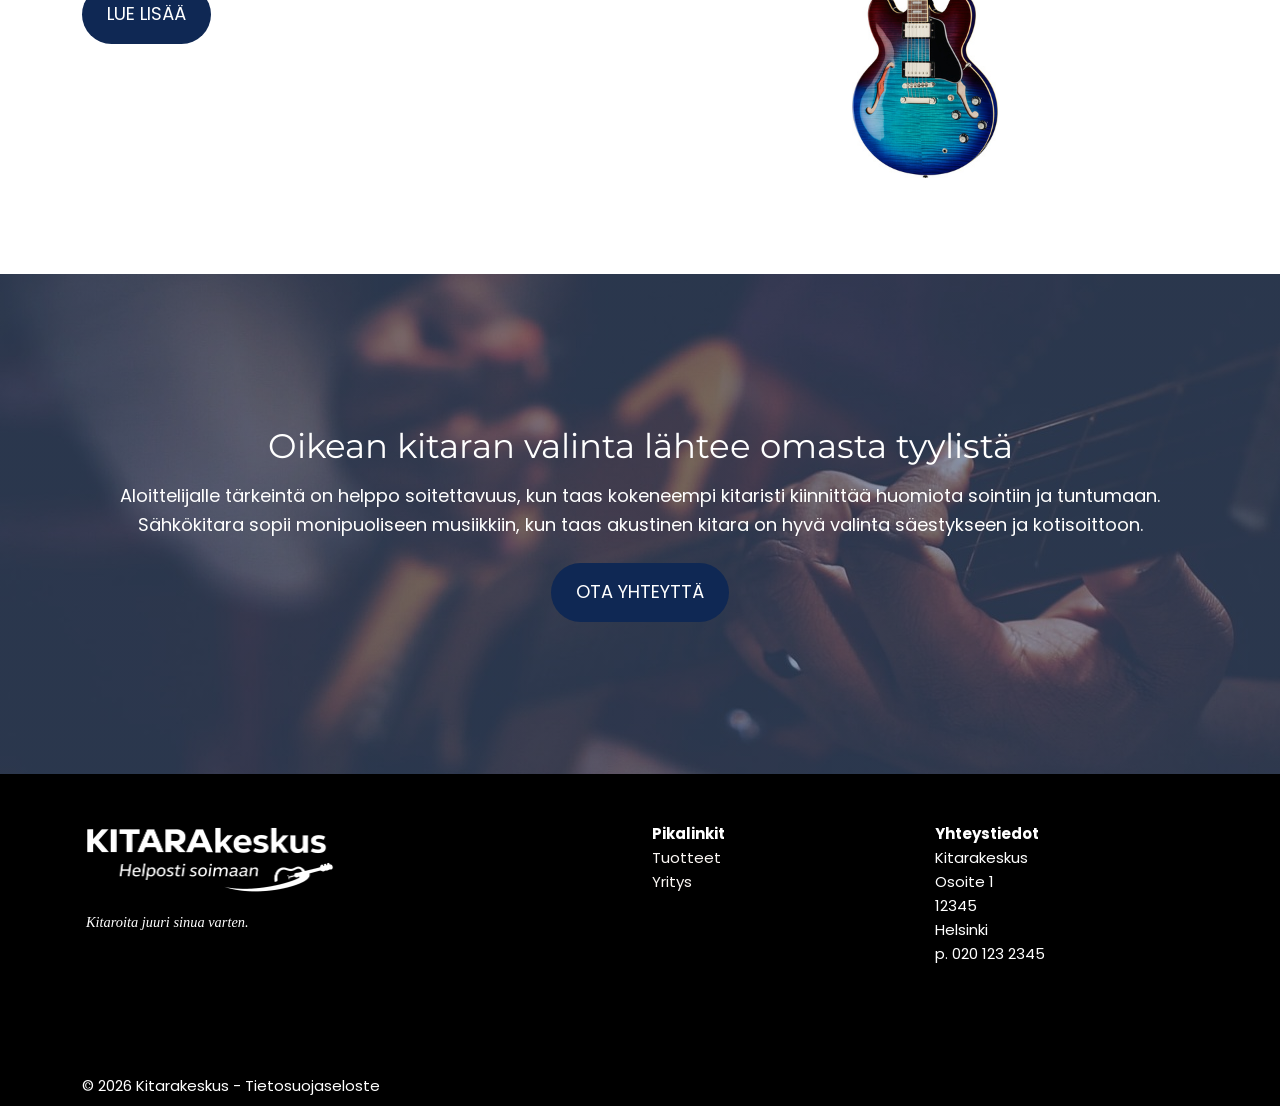
==== commit 59700ef8: "Yritys-sivu, footer Tehty footeriin muutoksia, etusivun mobiili ja yritys-sivu" ====
--- a/site/index.html
+++ b/site/index.html
@@ -31,6 +31,7 @@
                     />
                 </a>
             </div>
+
             <div class="nav-right-div">
                 <a class="nav-basic-link" href="index.html">ETUSIVU</a>
                 <a class="nav-basic-link" href="products.html">TUOTTEET</a>
@@ -43,9 +44,7 @@
         </nav>
 
         <main class="main-content">
-            <section
-                class="hero-front d-flex flex-column justify-content-center align-items-center"
-            >
+            <section class="hero-front py-5 d-flex flex-column justify-content-center align-items-center">
                 <div class="container">
                     <h1 class="highlight">Kitarakeskus</h1>
                     <h1>Löydä oma sointisi</h1>
@@ -59,11 +58,8 @@
                     <a href="products.html" class="button">Katso valikoima</a>
                 </div>
             </section>
-            <section style="background-color: #0f2854; color: #ffffff">
-                <div
-                    class="container py-5 justify-content-center"
-                    style="max-width: 1000px"
-                >
+            <section class="py-5" style="background-color: #0f2854; color: #ffffff">
+                <div class="container py-5 justify-content-center" style="max-width: 1000px">
                     <div class="g-col-6">
                         <h2>Miksi Kitarakeskus?</h2>
                         <p>
@@ -82,10 +78,10 @@
                     </div>
                 </div>
             </section>
-            <section>
+            <section class="py-5">
                 <div class="container py-5">
-                    <div class="row align-items-start">
-                        <div class="col-8">
+                    <div class="row g-4 align-items-start">
+                        <div class="col-12 col-md-6 mb-4">
                             <h2>Kitarakeskus syntyi rakkaudesta musiikkiin</h2>
                             <p>
                                 Tavoitteenamme on tarjota kitaristeille
@@ -95,19 +91,19 @@
                             </p>
                             <a href="company.html" class="button">Lue lisää</a>
                         </div>
-                        <div class="col-4">
-                            <img
+                        <div class="col-12 col-md d-flex justify-content-center">
+                            <img kitara
                                 src="images/16024488_800.jpg"
                                 alt="Kitarakeskus"
-                                height="400"
+                                height=400
+                                width=auto
                             />
                         </div>
                     </div>
                 </div>
             </section>
             <section
-                class="cta d-flex flex-column justify-content-center align-items-center"
-            >
+                class="cta d-flex flex-column justify-content-center align-items-center">
                 <div class="container">
                     <h2>Oikean kitaran valinta lähtee omasta tyylistä</h2>
                     <p>
@@ -121,9 +117,11 @@
                 </div>
             </section>
         </main>
-        <footer class="footer">
-            <div class="footer-left d-flex flex-column justify-content-between">
-                <div class="logo-container">
+        <footer>
+            <div class="container py-5 footer">
+                <div class="row g-4">
+
+                    <div class="col-12 col-md-6">
                     <img
                         class="logo"
                         src="images/Kitarakeskus.png"
@@ -132,27 +130,30 @@
                     <p style="padding-top: 1rem; font-size: 0.9rem">
                         <i>Kitaroita juuri sinua varten.</i>
                     </p>
+                    </div>
+
+                    <div class="col-12 col-md">
+                    <p><b>Pikalinkit</b></p>
+                    <p><a href="products.html">Tuotteet</a></p>
+                    <p><a href="company.html">Yritys</a></p>
+                    </div>
+
+                    <div class="col-12 col-md">
+                    <p><b>Yhteystiedot</b></p>
+                    <p class="address">Kitarakeskus</p>
+                    <p class="address">Osoite 1</p>
+                    <p class="address">12345</p>
+                    <p class="address">Helsinki</p>
+                    <p class="address">p. 020 123 2345</p>
+                    </div>
+
                 </div>
-                <p class="copyright">© 2026 Kitarakeskus - Tietosuojaseloste</p>
             </div>
-            <div class="d-flex flex-column">
-                <p><b>Pikalinkit</b></p>
-                <a href="products.html">Tuotteet</a>
-                <a href="company.html">Yritys</a>
+
+            <div class="container copyright">
+                <p>© 2026 Kitarakeskus - Tietosuojaseloste</p>
             </div>
-            <div
-                class="footer-right d-flex flex-column align-items-center justify-content-center"
-            >
-                <p style="margin-bottom: 1rem"><b>Yhteystiedot</b></p>
-                <p class="address">Kitarakeskus</p>
-                <p class="address">Osoite 1</p>
-                <p class="address">12345</p>
-                <p class="address">Helsinki</p>
-                <p class="address">p. 020 123 2345</p>
-            </div>
-            <p class="copyright-mobile">
-                © 2026 Kitarakeskus - Tietosuojaseloste
-            </p>
-        </footer>
+
+            </footer>
     </body>
 </html>
--- a/site/style.css
+++ b/site/style.css
@@ -15,20 +15,31 @@
 h1 {
     font-family: 'Montserrat', sans-serif;
     font-size: 2.5rem;
+    font-weight: 400;
+    margin-bottom: 1rem;
 }
 
 h2 {
     font-family: 'Montserrat', sans-serif;
     font-size: 2.1rem;
+    font-weight: 400;
+    margin-bottom: 1rem;
 }
 
 h3 {
     font-family: 'Montserrat', sans-serif;
     font-size: 1.7rem;
+    font-weight: 400;
 }
 
 a {
     color: #fcf8f5;
+}
+
+@media (max-width: 768px) {
+.py-5 {
+  padding: 2rem 1rem 2rem 1rem!important;
+  }
 }
 
 /* Painikkeiden tyylit */
@@ -69,17 +80,71 @@
 }
 
 /* Linkkien underline pakotus pois päältä */
-a,
-p a  {
+a, p a {
     text-decoration: none !important;
 }
 
-/* Contact */
-.contact-column {
-    background-color: #0F2854;
-}
-
-/* Etusivu */
+/* CONTACT */
+.contact-section{
+  padding: 46px 0 90px;
+}
+
+.contact-panel{
+  background: var(--panel);
+  color:#111;
+  padding: 64px 82px;
+  display:flex;
+  align-items:center;            /* pitää saman linjan */
+  justify-content:space-between; /* vasen ja oikea erilleen */
+  gap: 80px;
+}
+
+.contact-left{
+  flex: 1;
+  min-width: 360px;
+}
+
+.contact-left h1{
+  font-size: 40px;
+  line-height: 1.05;
+  color: var(--blue2);
+  margin-bottom: 22px;
+  font-weight: 800;
+}
+
+.contact-text p{
+  font-size: 14px;
+  line-height: 1.6;
+}
+
+.strong{ font-weight: 700; }
+
+.contact-card{
+  background: var(--blue);
+  color:#fff;
+  padding: 34px 56px;
+  border-radius: 18px;
+  width: 360px;  /* lukitsee kortin koon kuvan kaltaiseksi */
+}
+
+.contact-card-block + .contact-card-block{
+  margin-top: 18px;
+}
+
+.label{
+  font-size: 13px;
+  font-weight: 700;
+  letter-spacing: .6px;
+  margin-bottom: 6px;
+}
+
+.value{
+  font-size: 14px;
+  opacity: .95;
+}
+
+
+/* ETUSIVU */
 .hero-front {
     background: linear-gradient(rgba(0,0,0,0.5), rgba(0,0,0,0.5)),
                 url('images/etusivu-hero.jpg') center center/cover no-repeat;
@@ -87,7 +152,6 @@
     text-align: center;
     position: relative;
     height: 700px;
-
 }
 
 .highlight {
@@ -97,6 +161,11 @@
     display: inline-block;
     padding: 5px 10px;
     border-radius: 20px;
+    margin-bottom: 0rem!important;
+}
+
+.hero-front .container {
+  max-width: 800px;
 }
 
 .cta {
@@ -106,4 +175,53 @@
     text-align: center;
     position: relative;
     height: 500px;
+}
+
+/* COMPANY */
+.company-cta1 {
+    background: linear-gradient(rgba(30, 47, 87, 0.6), rgba(30, 47, 87, 0.6)),
+                url('images/Kitarakeskus-company.jpg') center center/cover no-repeat;
+    color: white;
+    position: relative;
+}
+
+.company-cta2 {
+  background-color: #000000;
+  color: #FFF;
+}
+
+.company-cta2 img {
+  border-radius: 30px;
+}
+
+/* FOOTER */
+.footer {
+    background-color: black;
+    min-height: 300px;
+    color: white;
+    padding: 1rem;
+}
+
+.footer img {
+    width: 250px;
+    height: auto;
+}
+
+.copyright {
+    background-color: #000000!important;
+    color: #FFF!important;
+}
+
+.copyright p {
+    margin-bottom: 0rem!important;
+    padding-bottom: 0.5rem;
+}
+
+footer {
+    background-color: #000000;
+}
+
+footer p {
+    margin-bottom: 0rem!important;
+    font-size: 15px;
 }
--- a/site/nav.css
+++ b/site/nav.css
@@ -43,12 +43,14 @@
 
 .hamburger-figure {
     display: none;
+    cursor: pointer;
 }
 
 .hamburger-menu-btn {
     display: none;
 }
 
+/* Hamburger piiloon desktopissa */
 @media (max-width: 768px) {
     .nav-right-div {
         display: none;
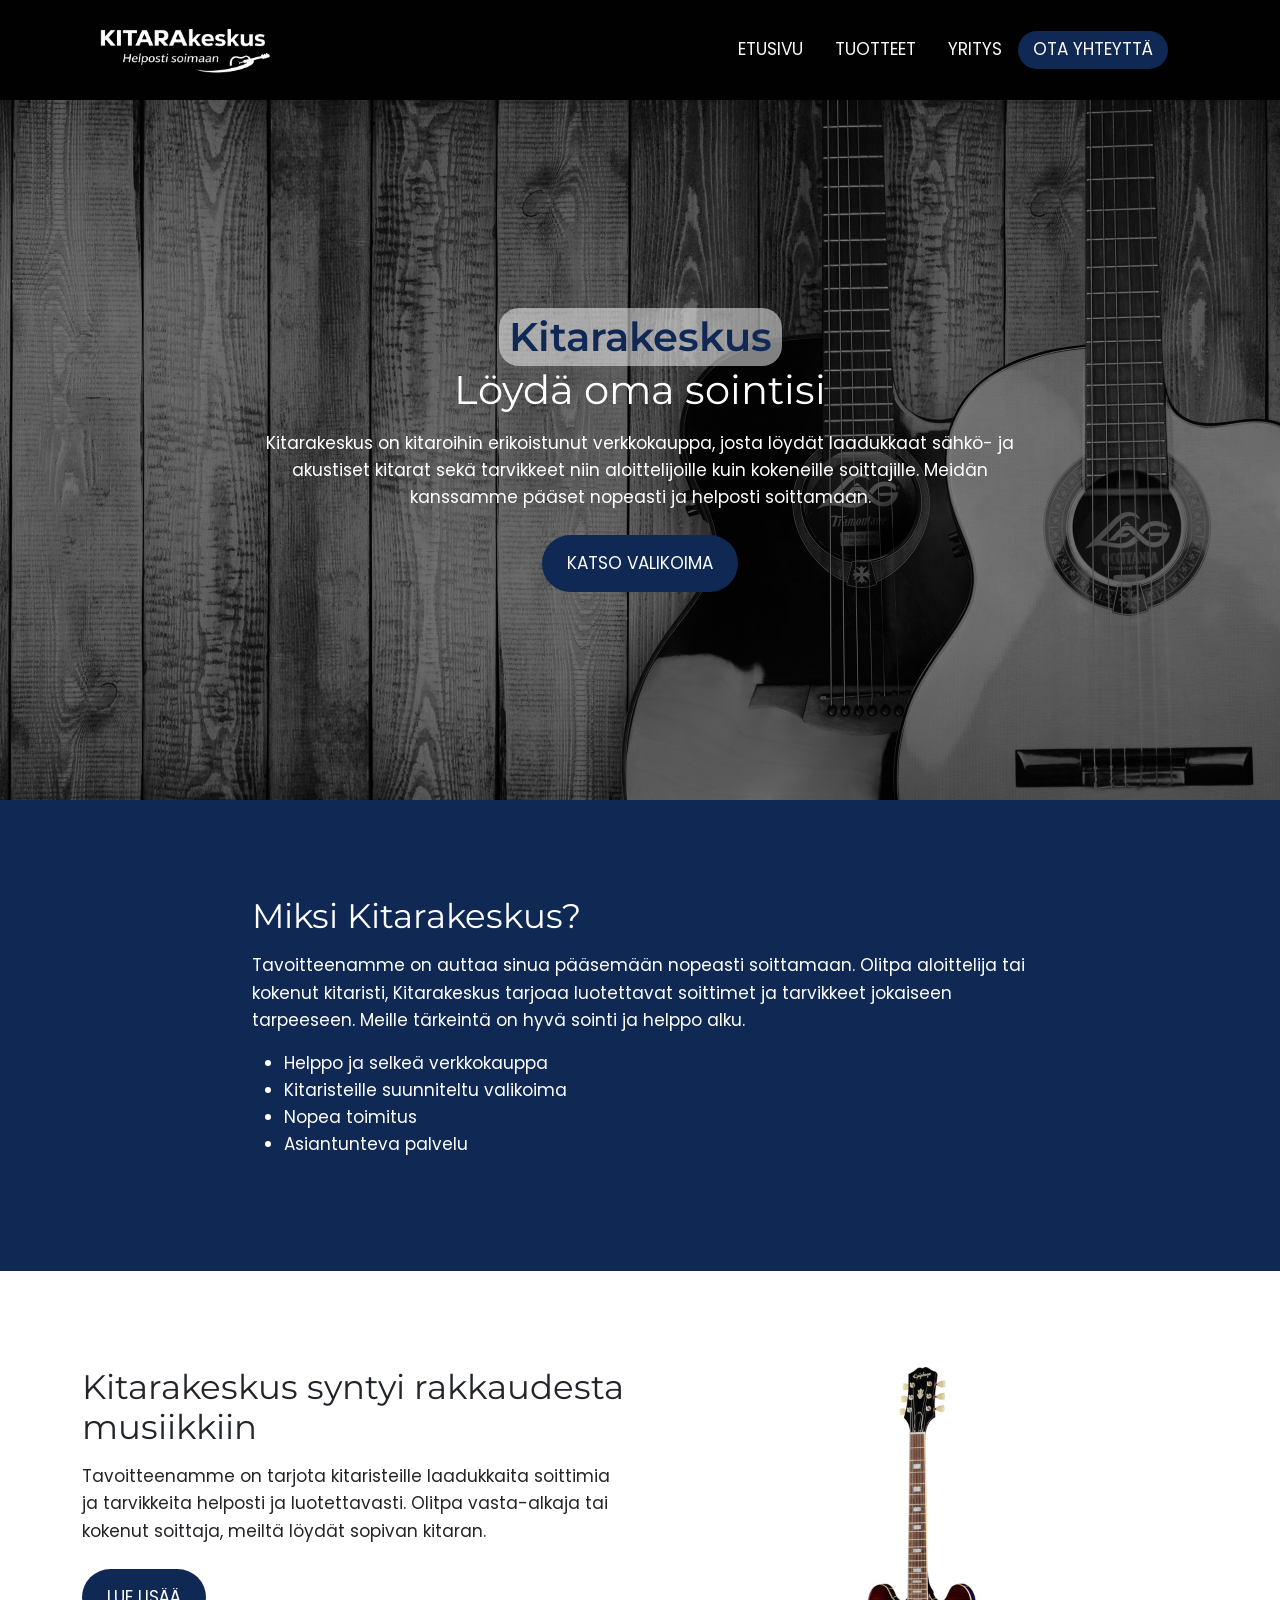
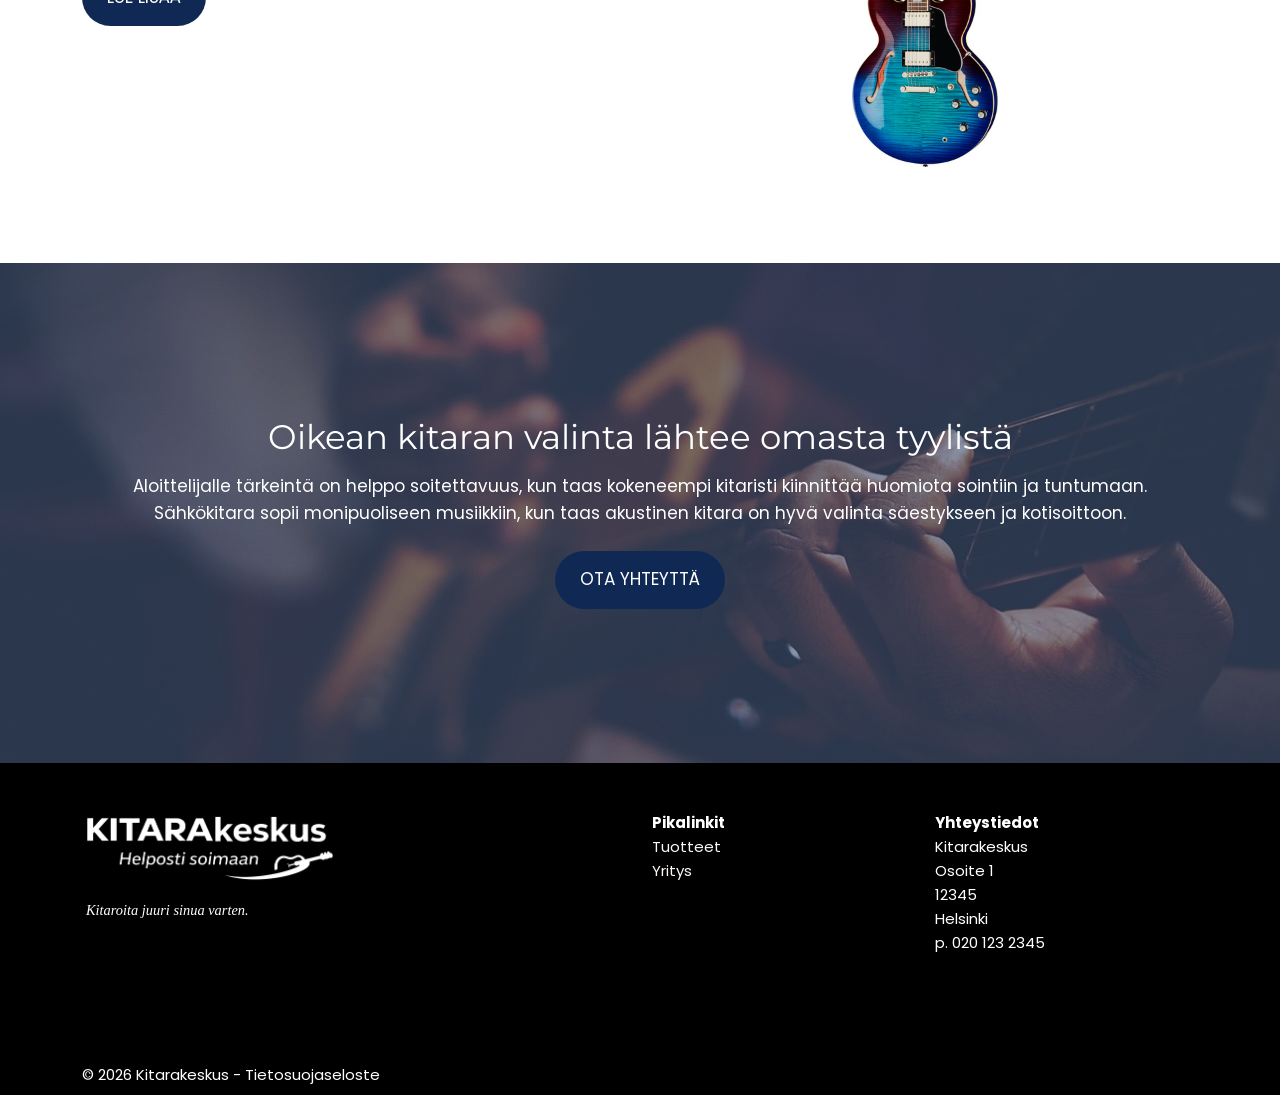
==== commit 337f62ad: "Contact-sivun responsiivisuus" ====
--- a/site/index.html
+++ b/site/index.html
@@ -58,8 +58,8 @@
                     <a href="products.html" class="button">Katso valikoima</a>
                 </div>
             </section>
-            <section class="py-5" style="background-color: #0f2854; color: #ffffff">
-                <div class="container py-5 justify-content-center" style="max-width: 1000px">
+            <section class="py-5 tumma">
+                <div class="container py-5 justify-content-center kapea">
                     <div class="g-col-6">
                         <h2>Miksi Kitarakeskus?</h2>
                         <p>
--- a/site/style.css
+++ b/site/style.css
@@ -8,7 +8,7 @@
 body {
     font-family: 'Poppins';
     font-weight: 400;
-    font-size: 18px;
+    font-size: 17px;
     line-height: 1.6;
 }
 
@@ -87,15 +87,15 @@
 /* CONTACT */
 .contact-section{
   padding: 46px 0 90px;
+  background-color: #fcf8f5;
 }
 
 .contact-panel{
   background: var(--panel);
   color:#111;
-  padding: 64px 82px;
   display:flex;
-  align-items:center;            /* pitää saman linjan */
-  justify-content:space-between; /* vasen ja oikea erilleen */
+  align-items:center;
+  justify-content:space-between;
   gap: 80px;
 }
 
@@ -105,26 +105,23 @@
 }
 
 .contact-left h1{
-  font-size: 40px;
   line-height: 1.05;
-  color: var(--blue2);
+  color: #0F2854;
   margin-bottom: 22px;
   font-weight: 800;
 }
 
 .contact-text p{
-  font-size: 14px;
   line-height: 1.6;
 }
 
 .strong{ font-weight: 700; }
 
 .contact-card{
-  background: var(--blue);
+  background: #0F2854;
   color:#fff;
-  padding: 34px 56px;
+  padding: 4rem;
   border-radius: 18px;
-  width: 360px;  /* lukitsee kortin koon kuvan kaltaiseksi */
 }
 
 .contact-card-block + .contact-card-block{
@@ -132,10 +129,9 @@
 }
 
 .label{
-  font-size: 13px;
   font-weight: 700;
   letter-spacing: .6px;
-  margin-bottom: 6px;
+  margin-bottom: 0px;
 }
 
 .value{
@@ -177,6 +173,15 @@
     height: 500px;
 }
 
+.kapea {
+    max-width: 800px;
+}
+
+.tumma {
+    background-color: #0f2854;
+    color: #ffffff;
+}
+
 /* COMPANY */
 .company-cta1 {
     background: linear-gradient(rgba(30, 47, 87, 0.6), rgba(30, 47, 87, 0.6)),
--- a/site/nav.css
+++ b/site/nav.css
@@ -4,6 +4,14 @@
     width: 100%;
     display: flex;
     justify-content: space-between;
+}
+
+@media (min-width: 768px) {
+.nav {
+    padding-left: 5rem;
+    padding-right: 5rem;
+}
+    
 }
 
 .nav-left-div {
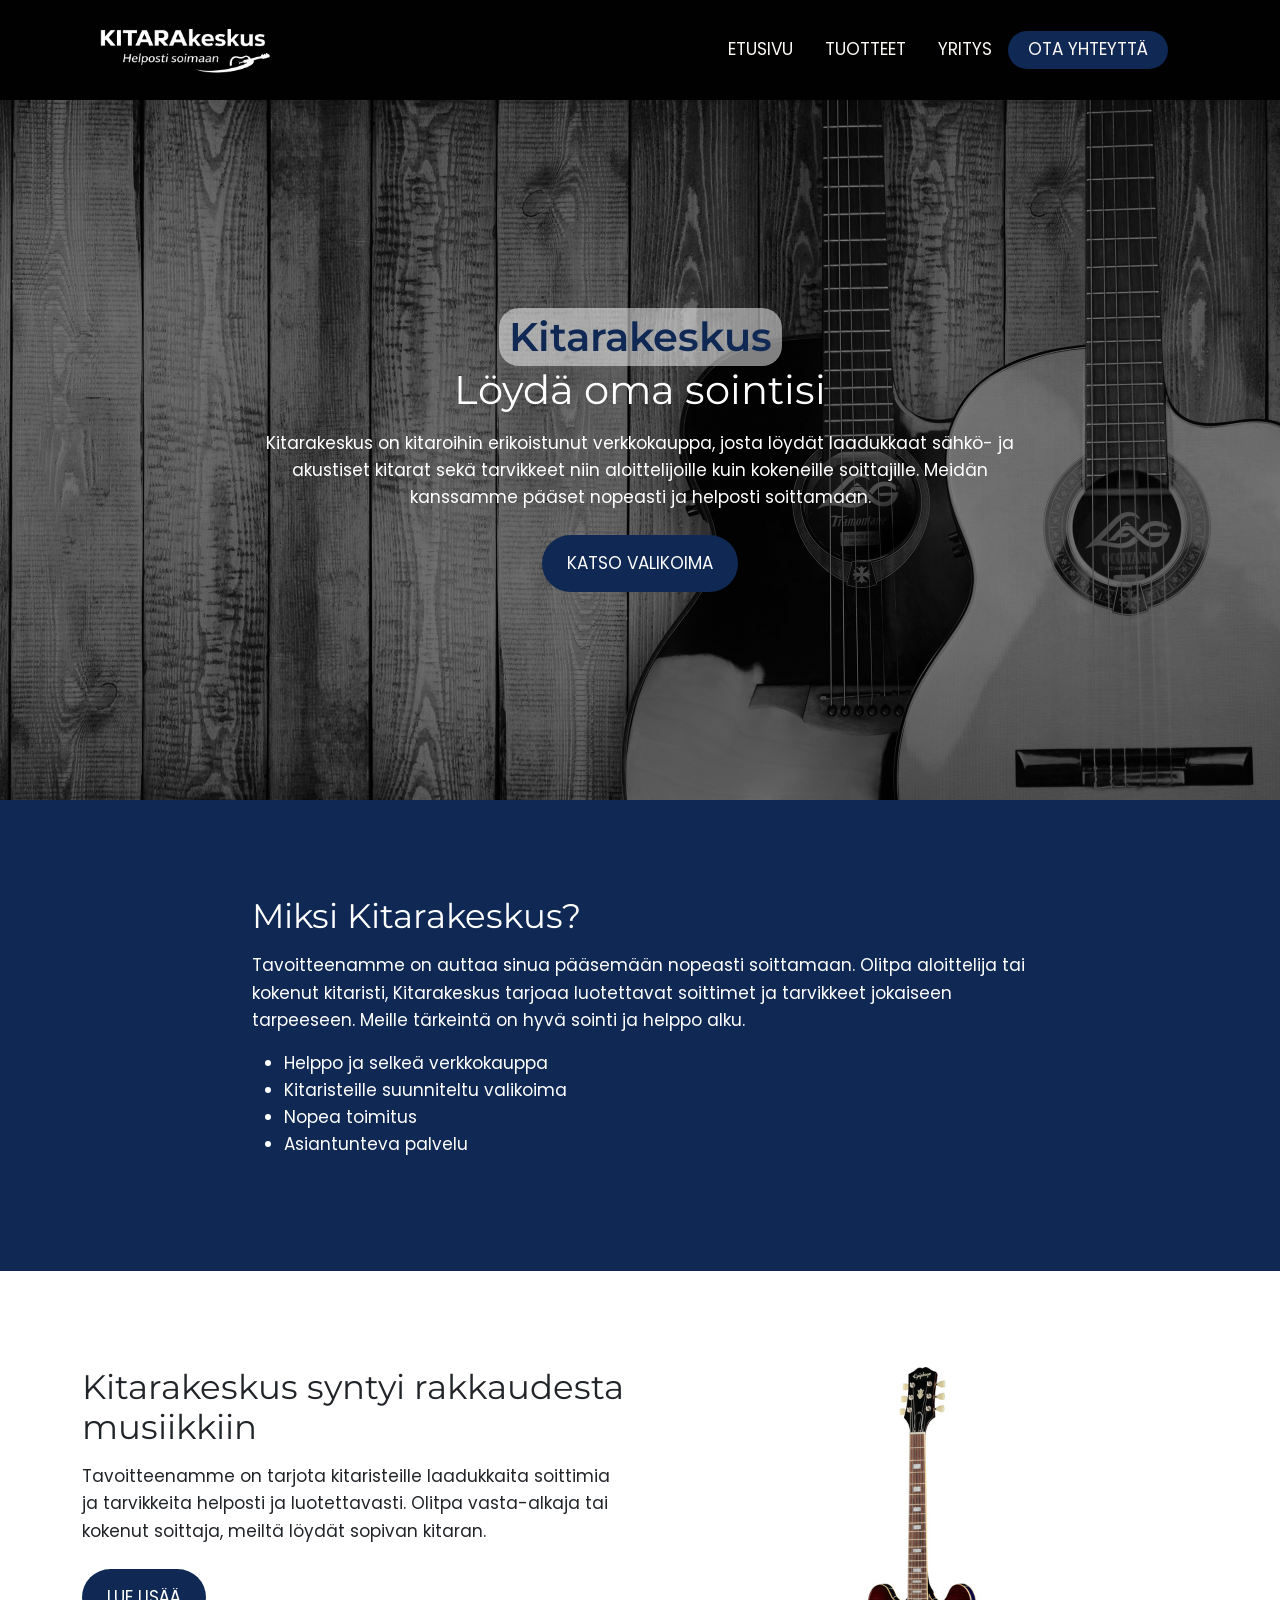
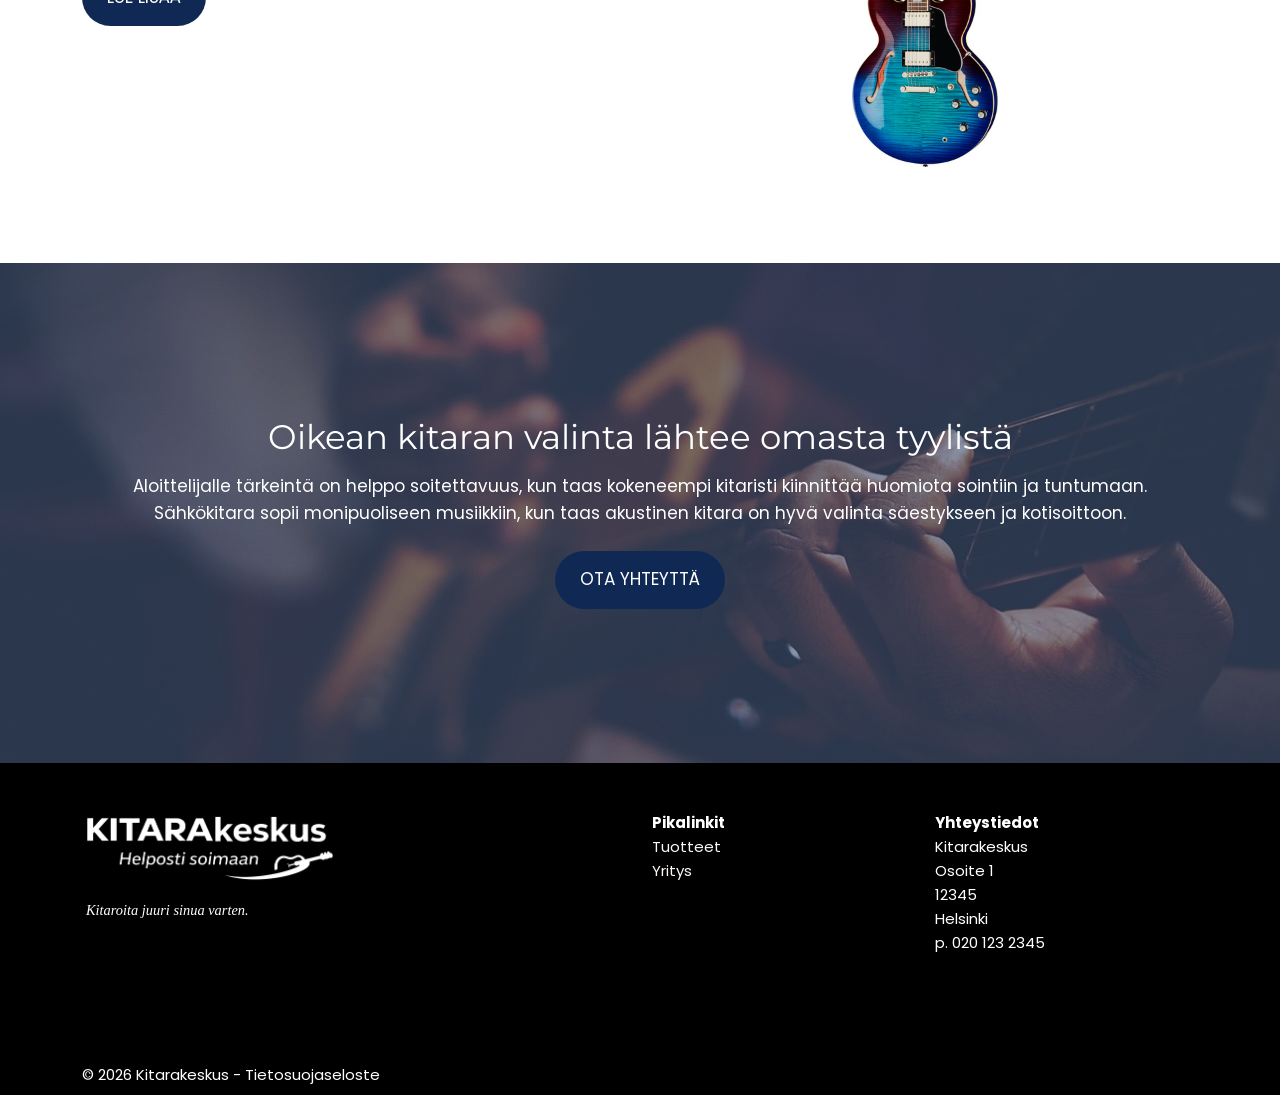
==== commit e82ad94d: "Mobile menu menu implemented" ====
--- a/site/index.html
+++ b/site/index.html
@@ -38,13 +38,12 @@
                 <a class="nav-basic-link" href="company.html">YRITYS</a>
                 <a class="contact-button" href="contact.html">OTA YHTEYTTÄ</a>
             </div>
-            <figure class="hambuger-figure">
-                <img class="hamburger-menu-btn" src="icons/menu.svg" />
-            </figure>
         </nav>
 
         <main class="main-content">
-            <section class="hero-front py-5 d-flex flex-column justify-content-center align-items-center">
+            <section
+                class="hero-front py-5 d-flex flex-column justify-content-center align-items-center"
+            >
                 <div class="container">
                     <h1 class="highlight">Kitarakeskus</h1>
                     <h1>Löydä oma sointisi</h1>
@@ -91,19 +90,23 @@
                             </p>
                             <a href="company.html" class="button">Lue lisää</a>
                         </div>
-                        <div class="col-12 col-md d-flex justify-content-center">
-                            <img kitara
+                        <div
+                            class="col-12 col-md d-flex justify-content-center"
+                        >
+                            <img
+                                kitara
                                 src="images/16024488_800.jpg"
                                 alt="Kitarakeskus"
-                                height=400
-                                width=auto
+                                height="400"
+                                width="auto"
                             />
                         </div>
                     </div>
                 </div>
             </section>
             <section
-                class="cta d-flex flex-column justify-content-center align-items-center">
+                class="cta d-flex flex-column justify-content-center align-items-center"
+            >
                 <div class="container">
                     <h2>Oikean kitaran valinta lähtee omasta tyylistä</h2>
                     <p>
@@ -120,40 +123,37 @@
         <footer>
             <div class="container py-5 footer">
                 <div class="row g-4">
-
                     <div class="col-12 col-md-6">
-                    <img
-                        class="logo"
-                        src="images/Kitarakeskus.png"
-                        alt="Kitarakeskus"
-                    />
-                    <p style="padding-top: 1rem; font-size: 0.9rem">
-                        <i>Kitaroita juuri sinua varten.</i>
-                    </p>
+                        <img
+                            class="logo"
+                            src="images/Kitarakeskus.png"
+                            alt="Kitarakeskus"
+                        />
+                        <p style="padding-top: 1rem; font-size: 0.9rem">
+                            <i>Kitaroita juuri sinua varten.</i>
+                        </p>
                     </div>
 
                     <div class="col-12 col-md">
-                    <p><b>Pikalinkit</b></p>
-                    <p><a href="products.html">Tuotteet</a></p>
-                    <p><a href="company.html">Yritys</a></p>
+                        <p><b>Pikalinkit</b></p>
+                        <p><a href="products.html">Tuotteet</a></p>
+                        <p><a href="company.html">Yritys</a></p>
                     </div>
 
                     <div class="col-12 col-md">
-                    <p><b>Yhteystiedot</b></p>
-                    <p class="address">Kitarakeskus</p>
-                    <p class="address">Osoite 1</p>
-                    <p class="address">12345</p>
-                    <p class="address">Helsinki</p>
-                    <p class="address">p. 020 123 2345</p>
+                        <p><b>Yhteystiedot</b></p>
+                        <p class="address">Kitarakeskus</p>
+                        <p class="address">Osoite 1</p>
+                        <p class="address">12345</p>
+                        <p class="address">Helsinki</p>
+                        <p class="address">p. 020 123 2345</p>
                     </div>
-
                 </div>
             </div>
 
             <div class="container copyright">
                 <p>© 2026 Kitarakeskus - Tietosuojaseloste</p>
             </div>
-
-            </footer>
+        </footer>
     </body>
 </html>
--- a/site/style.css
+++ b/site/style.css
@@ -4,12 +4,19 @@
     padding: 0;
 }
 
+html {
+    height: 100%;
+}
+
 /* Typografia */
 body {
     font-family: 'Poppins';
     font-weight: 400;
     font-size: 17px;
     line-height: 1.6;
+    display: flex;
+    flex-direction: column;
+    height: 100%;
 }
 
 h1 {
@@ -37,21 +44,23 @@
 }
 
 @media (max-width: 768px) {
-.py-5 {
-  padding: 2rem 1rem 2rem 1rem!important;
-  }
+    .py-5 {
+        padding: 2rem 1rem 2rem 1rem !important;
+    }
 }
 
 /* Painikkeiden tyylit */
 .button {
     display: inline-block;
-    background-color: #0F2854;
-    color: #FFFFFF;
+    background-color: #0f2854;
+    color: #ffffff;
     border: none;
     border-radius: 30px;
     padding: 15px 25px;
     cursor: pointer;
-    transition: background-color 0.3s, transform 0.2s;
+    transition:
+        background-color 0.3s,
+        transform 0.2s;
     margin-top: 0.5rem;
     text-transform: uppercase;
 }
@@ -80,70 +89,73 @@
 }
 
 /* Linkkien underline pakotus pois päältä */
-a, p a {
+a,
+p a {
     text-decoration: none !important;
 }
 
 /* CONTACT */
-.contact-section{
-  padding: 46px 0 90px;
-  background-color: #fcf8f5;
-}
-
-.contact-panel{
-  background: var(--panel);
-  color:#111;
-  display:flex;
-  align-items:center;
-  justify-content:space-between;
-  gap: 80px;
-}
-
-.contact-left{
-  flex: 1;
-  min-width: 360px;
-}
-
-.contact-left h1{
-  line-height: 1.05;
-  color: #0F2854;
-  margin-bottom: 22px;
-  font-weight: 800;
-}
-
-.contact-text p{
-  line-height: 1.6;
-}
-
-.strong{ font-weight: 700; }
-
-.contact-card{
-  background: #0F2854;
-  color:#fff;
-  padding: 4rem;
-  border-radius: 18px;
-}
-
-.contact-card-block + .contact-card-block{
-  margin-top: 18px;
-}
-
-.label{
-  font-weight: 700;
-  letter-spacing: .6px;
-  margin-bottom: 0px;
-}
-
-.value{
-  font-size: 14px;
-  opacity: .95;
-}
-
+.contact-section {
+    padding: 46px 0 90px;
+    background-color: #fcf8f5;
+}
+
+.contact-panel {
+    background: var(--panel);
+    color: #111;
+    display: flex;
+    align-items: center;
+    justify-content: space-between;
+    gap: 80px;
+}
+
+.contact-left {
+    flex: 1;
+    min-width: 360px;
+}
+
+.contact-left h1 {
+    line-height: 1.05;
+    color: #0f2854;
+    margin-bottom: 22px;
+    font-weight: 800;
+}
+
+.contact-text p {
+    line-height: 1.6;
+}
+
+.strong {
+    font-weight: 700;
+}
+
+.contact-card {
+    background: #0f2854;
+    color: #fff;
+    padding: 4rem;
+    border-radius: 18px;
+}
+
+.contact-card-block + .contact-card-block {
+    margin-top: 18px;
+}
+
+.label {
+    font-weight: 700;
+    letter-spacing: 0.6px;
+    margin-bottom: 0px;
+}
+
+.value {
+    font-size: 14px;
+    opacity: 0.95;
+}
 
 /* ETUSIVU */
 .hero-front {
-    background: linear-gradient(rgba(0,0,0,0.5), rgba(0,0,0,0.5)),
-                url('images/etusivu-hero.jpg') center center/cover no-repeat;
+    background:
+        linear-gradient(rgba(0, 0, 0, 0.5), rgba(0, 0, 0, 0.5)),
+        url('images/etusivu-hero.jpg') center center/cover no-repeat;
     color: white;
     text-align: center;
     position: relative;
@@ -152,21 +164,22 @@
 
 .highlight {
     font-weight: 600;
-    color: #0F2854;
+    color: #0f2854;
     background-color: rgba(255, 255, 255, 0.5);
     display: inline-block;
     padding: 5px 10px;
     border-radius: 20px;
-    margin-bottom: 0rem!important;
+    margin-bottom: 0rem !important;
 }
 
 .hero-front .container {
-  max-width: 800px;
+    max-width: 800px;
 }
 
 .cta {
-    background: linear-gradient(#0F285480, #0F285480),
-                url('images/Kitarakeskus-cta.jpg') center center/cover no-repeat;
+    background:
+        linear-gradient(#0f285480, #0f285480),
+        url('images/Kitarakeskus-cta.jpg') center center/cover no-repeat;
     color: white;
     text-align: center;
     position: relative;
@@ -184,19 +197,20 @@
 
 /* COMPANY */
 .company-cta1 {
-    background: linear-gradient(rgba(30, 47, 87, 0.6), rgba(30, 47, 87, 0.6)),
-                url('images/Kitarakeskus-company.jpg') center center/cover no-repeat;
+    background:
+        linear-gradient(rgba(30, 47, 87, 0.6), rgba(30, 47, 87, 0.6)),
+        url('images/Kitarakeskus-company.jpg') center center/cover no-repeat;
     color: white;
     position: relative;
 }
 
 .company-cta2 {
-  background-color: #000000;
-  color: #FFF;
+    background-color: #000000;
+    color: #fff;
 }
 
 .company-cta2 img {
-  border-radius: 30px;
+    border-radius: 30px;
 }
 
 /* FOOTER */
@@ -213,12 +227,12 @@
 }
 
 .copyright {
-    background-color: #000000!important;
-    color: #FFF!important;
+    background-color: #000000 !important;
+    color: #fff !important;
 }
 
 .copyright p {
-    margin-bottom: 0rem!important;
+    margin-bottom: 0rem !important;
     padding-bottom: 0.5rem;
 }
 
@@ -227,6 +241,6 @@
 }
 
 footer p {
-    margin-bottom: 0rem!important;
+    margin-bottom: 0rem !important;
     font-size: 15px;
-}+}
--- a/site/nav.css
+++ b/site/nav.css
@@ -4,14 +4,19 @@
     width: 100%;
     display: flex;
     justify-content: space-between;
+    flex-shrink: 0;
 }
 
 @media (min-width: 768px) {
-.nav {
-    padding-left: 5rem;
-    padding-right: 5rem;
+    .nav {
+        padding: 0rem 2rem;
+    }
 }
-    
+
+@media (min-width: 1000px) {
+    .nav {
+        padding: 0rem 5rem;
+    }
 }
 
 .nav-left-div {
@@ -44,34 +49,30 @@
     background-color: #0f2854;
     border-radius: 30px;
     text-decoration: none;
+    text-align: center;
     padding: 5px 15px;
-    min-width: 9rem;
+    width: 10rem;
     cursor: pointer;
 }
 
-.hamburger-figure {
-    display: none;
-    cursor: pointer;
-}
-
-.hamburger-menu-btn {
-    display: none;
-}
-
-/* Hamburger piiloon desktopissa */
 @media (max-width: 768px) {
     .nav-right-div {
-        display: none;
+        width: 100%;
+        flex-direction: column;
+        justify-content: center;
+        padding-bottom: 0.5rem;
+        padding-right: 0rem;
     }
 
-    .hamburger-menu-btn {
-        display: block;
-        width: 3rem;
-        height: 3rem;
+    .nav-left-div {
+        width: 100%;
+        padding-left: 0px;
+        padding-top: 1rem;
+        justify-content: center;
     }
 
-    .hambuger-figure {
-        display: block;
-        padding: 1.5rem;
+    .nav {
+        height: 210px;
+        flex-direction: column;
     }
 }
